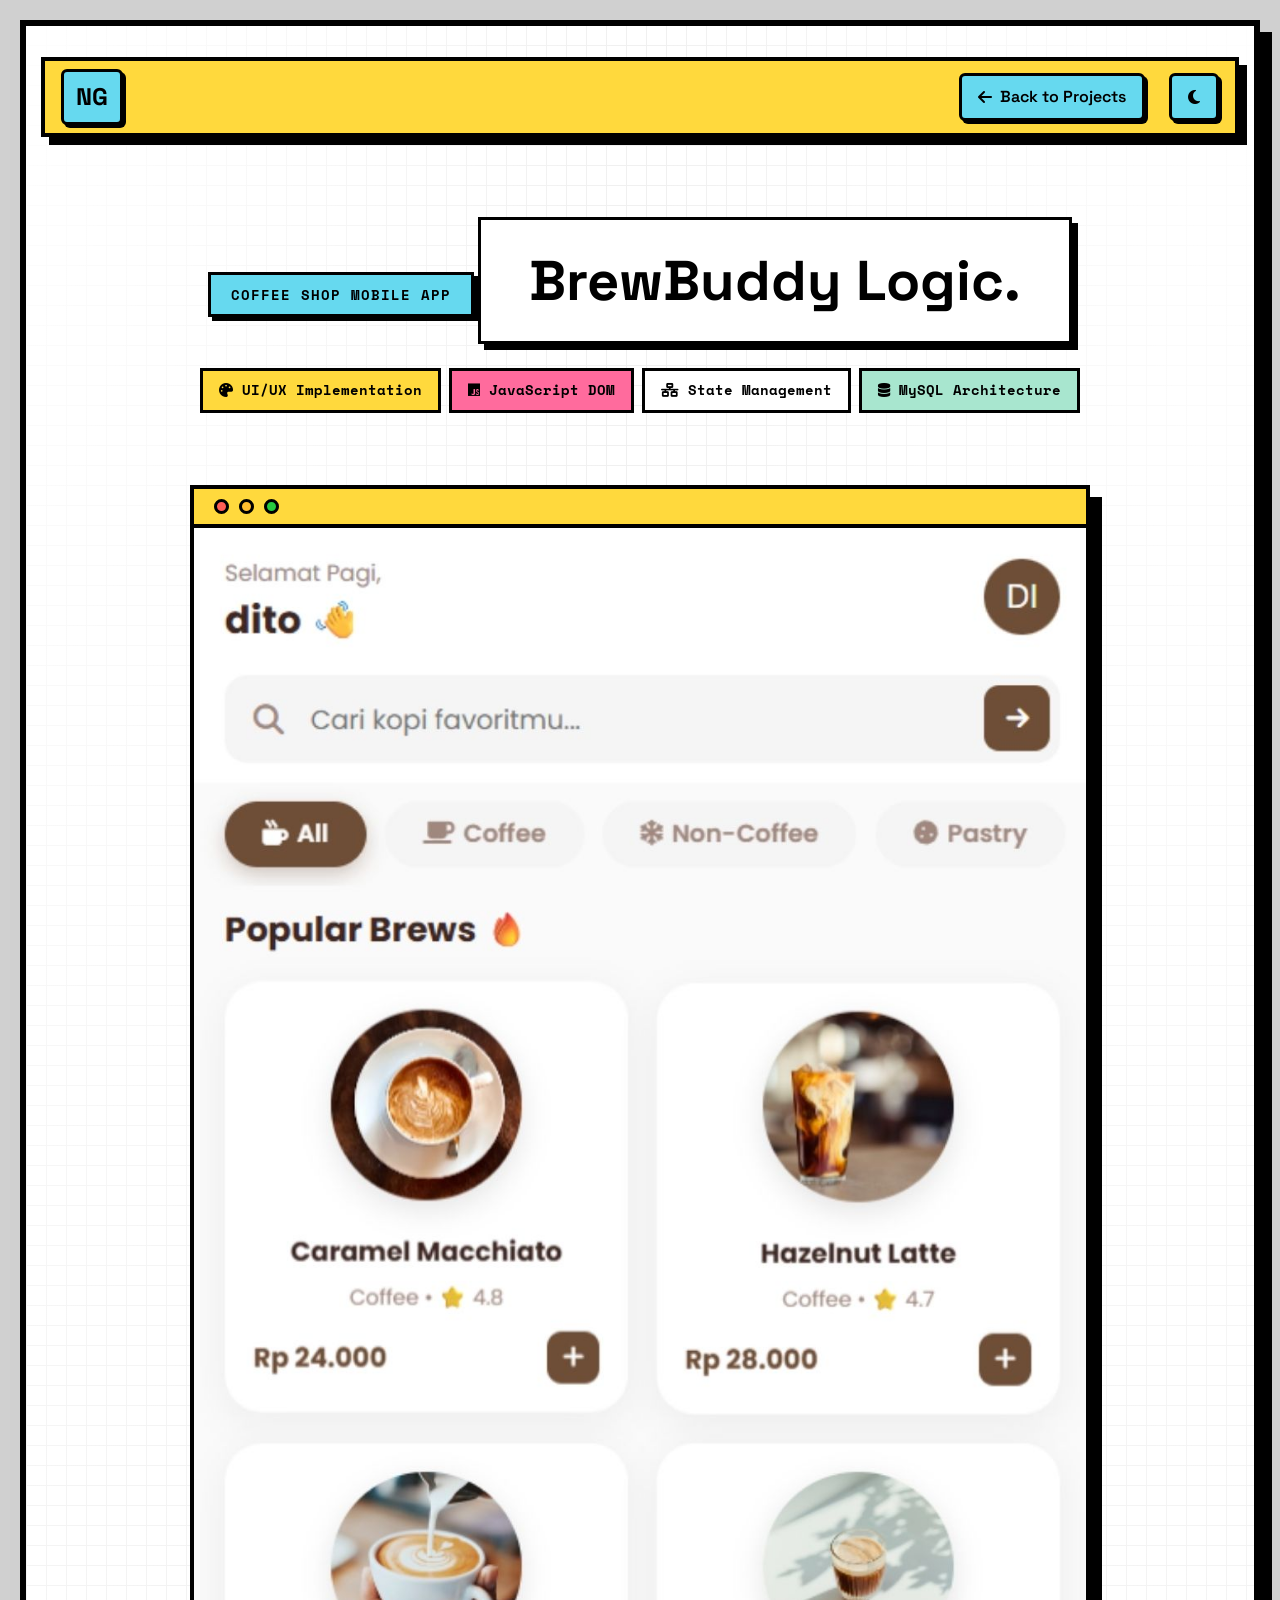
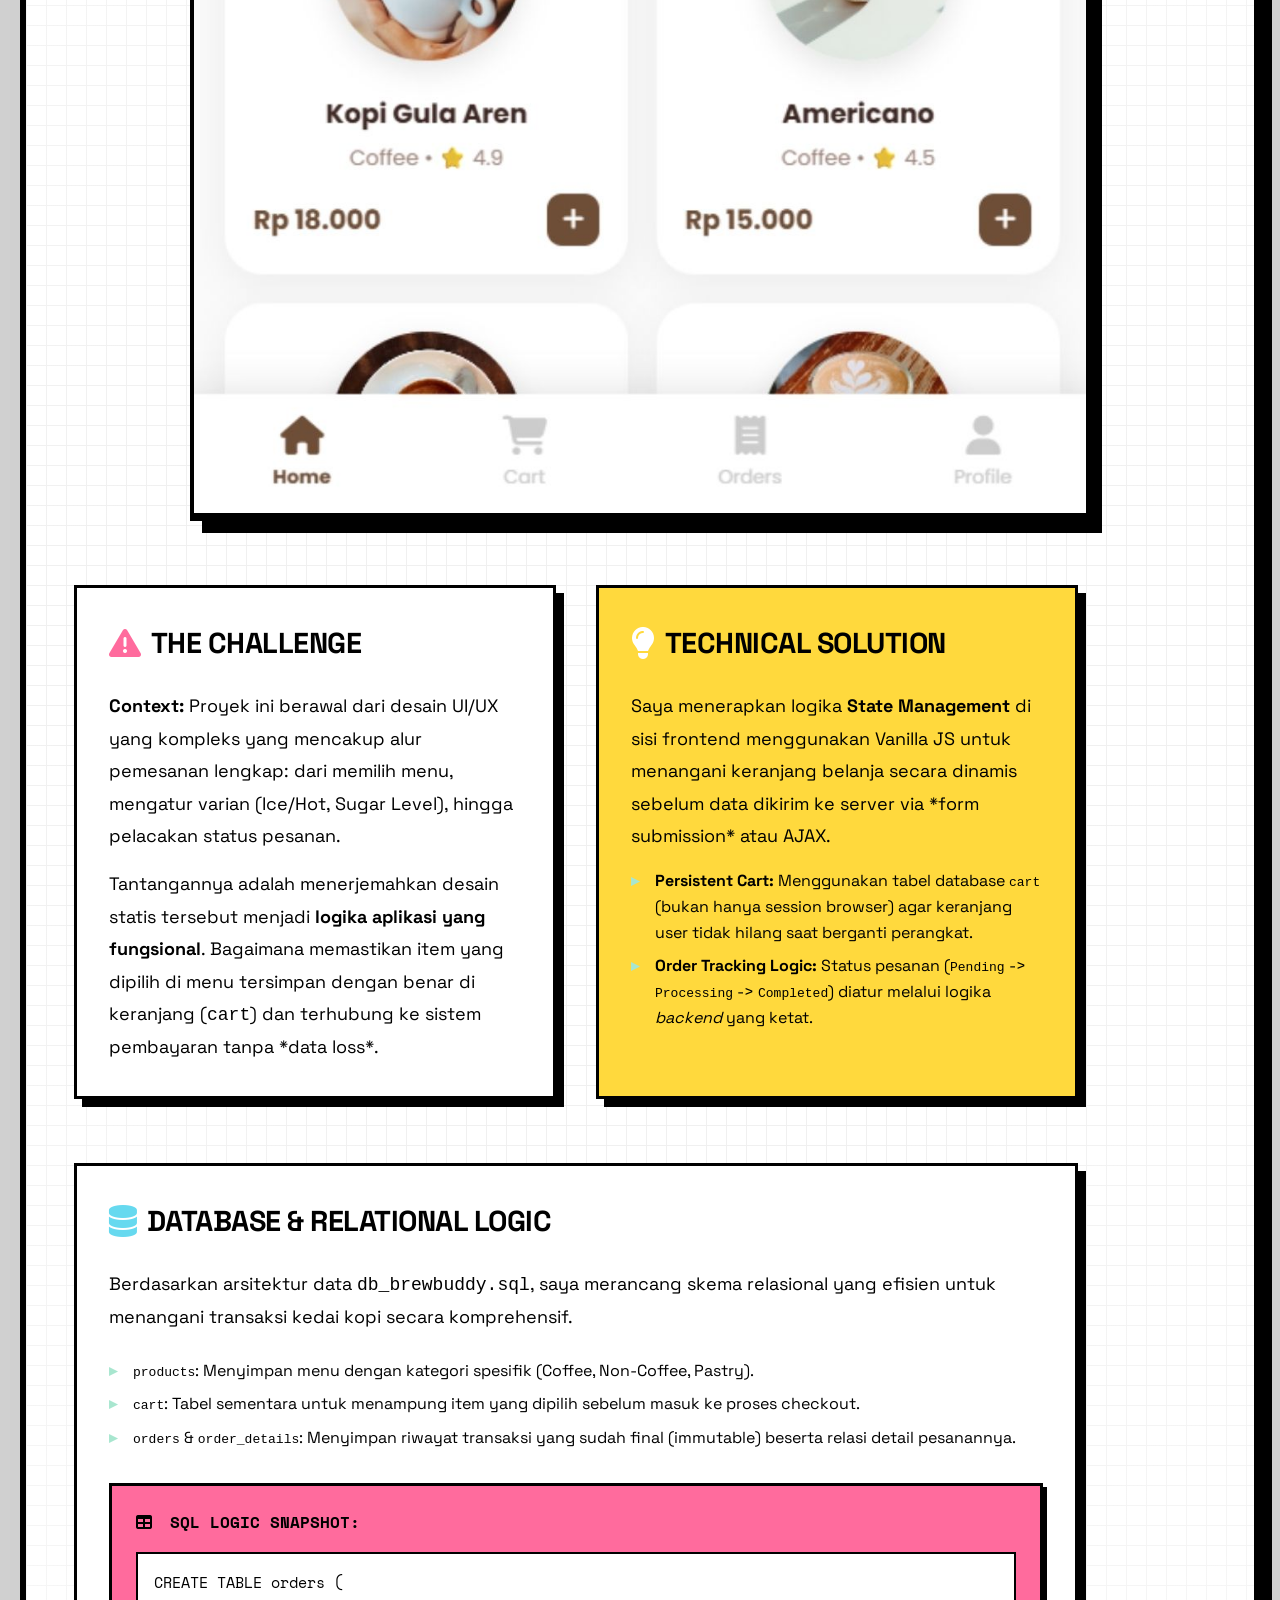
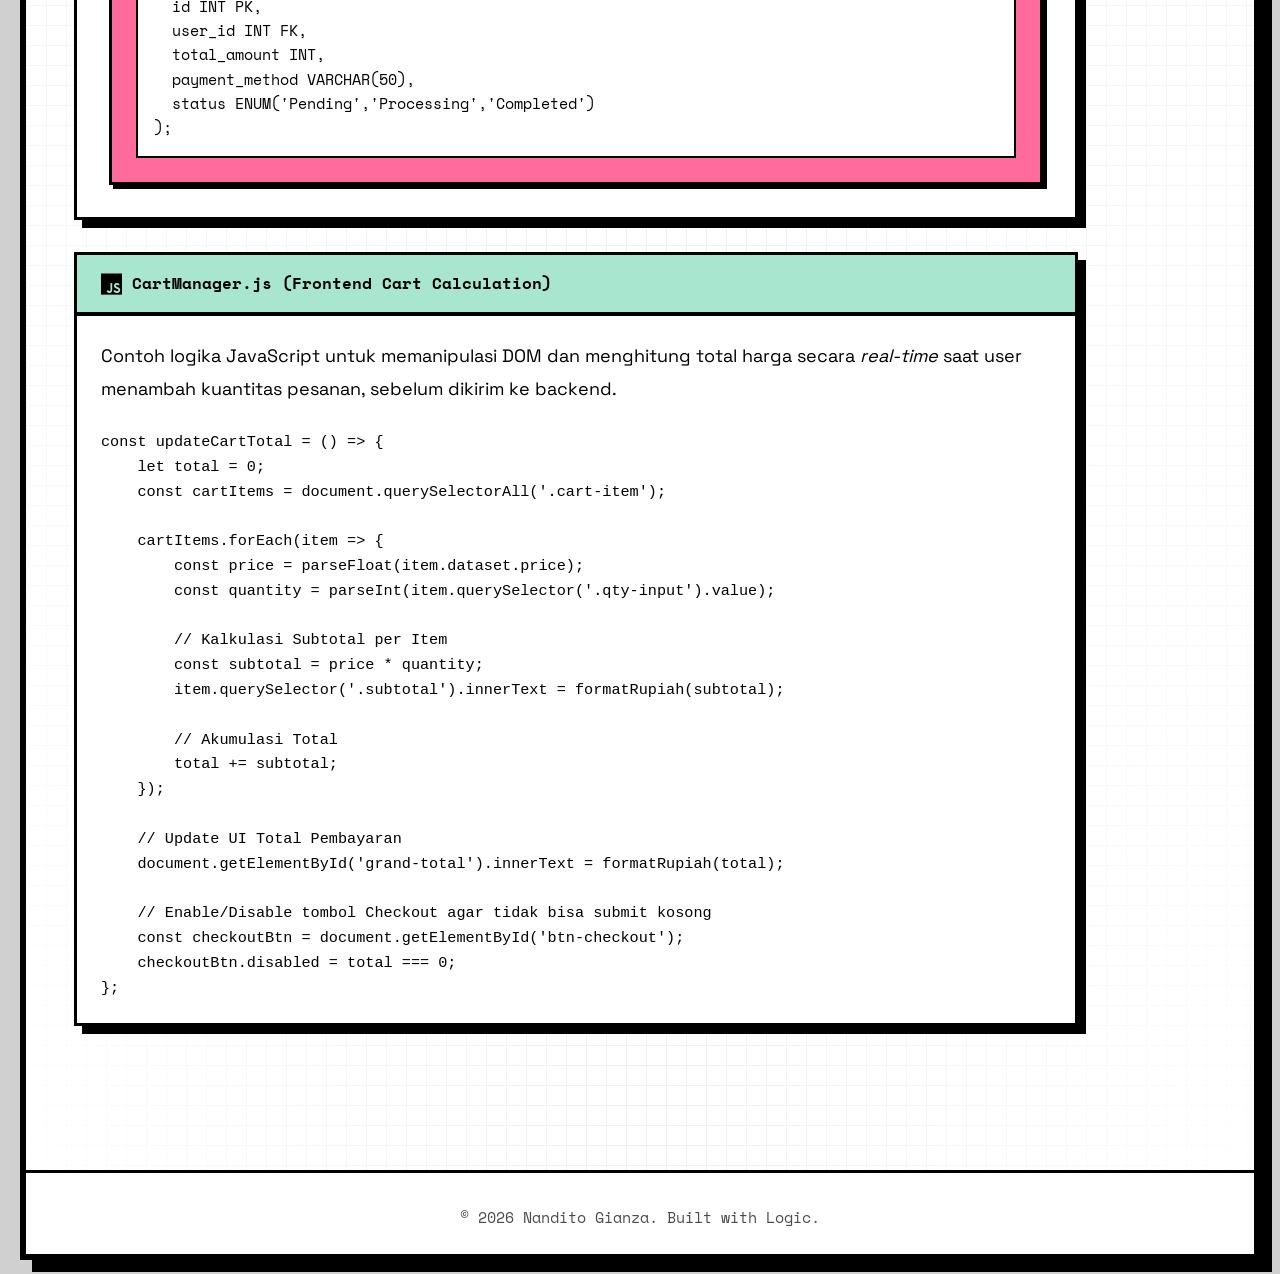
==== brewbuddy.html @ 41fc4431 "Update portfolio website" ====
<!DOCTYPE html>
<html lang="id">
<head>
    <meta charset="UTF-8">
    <meta name="viewport" content="width=device-width, initial-scale=1.0">
    <title>BrewBuddy Logic - Detail Project | Nandito Gianza</title>
    
    <link rel="icon" type="image/png" href="images/icons/logo.png">
    
    <link rel="stylesheet" href="neo-styles.css"> 
    
    <link href="https://fonts.googleapis.com/css2?family=Space+Grotesk:wght@400;600;700&family=Space+Mono:wght@400;700&family=Caveat:wght@400;700&display=swap" rel="stylesheet">
    <link rel="stylesheet" href="https://cdnjs.cloudflare.com/ajax/libs/font-awesome/6.4.0/css/all.min.css">
    
    <style>
        .project-detail-header {
            text-align: center;
            padding: 80px 20px 40px 20px;
            position: relative;
        }

        .category-badge {
            display: inline-block;
            background: var(--cyan); /* Warna Cyan untuk UI/UX App */
            color: var(--text);
            border: 3px solid var(--border);
            padding: 8px 20px;
            font-family: 'Space Mono', monospace;
            font-weight: 700;
            font-size: 0.9rem;
            margin-bottom: 20px;
            box-shadow: 4px 4px 0 var(--border);
            text-transform: uppercase;
            letter-spacing: 1px;
        }

        .banner-wrapper {
            max-width: 900px;
            margin: 0 auto 4rem auto;
            border: 4px solid var(--border);
            box-shadow: 12px 12px 0 var(--border);
            background: var(--white);
            position: relative;
            overflow: hidden;
        }

        .banner-wrapper img {
            width: 100%;
            display: block;
            border-bottom: 4px solid var(--border);
            background: var(--pink); /* Fallback color */
        }

        .banner-bar {
            background: var(--yellow);
            padding: 10px 20px;
            display: flex;
            gap: 10px;
            border-bottom: 4px solid var(--border);
        }

        .circle {
            width: 15px;
            height: 15px;
            border-radius: 50%;
            border: 3px solid var(--border);
            background: var(--white);
        }

        .circle:nth-child(1) { background: #ff5f56; } /* Mac OS Close */
        .circle:nth-child(2) { background: #ffbd2e; } /* Mac OS Min */
        .circle:nth-child(3) { background: #27c93f; } /* Mac OS Max */

        .analysis-grid {
            display: grid;
            grid-template-columns: repeat(auto-fit, minmax(400px, 1fr));
            gap: 2.5rem;
            margin-bottom: 4rem;
        }

        .analysis-title {
            font-size: 1.8rem;
            font-weight: 700;
            margin-bottom: 1.5rem;
            text-transform: uppercase;
            letter-spacing: -0.5px;
            display: flex;
            align-items: center;
            gap: 10px;
        }

        .analysis-title i {
            color: var(--primary);
            font-size: 2rem;
        }

        .code-card {
            padding: 0;
            overflow: hidden;
            margin-bottom: 4rem;
        }

        .code-header {
            background: var(--accent); /* Warna accent untuk box code */
            padding: 1rem 1.5rem;
            border-bottom: 4px solid var(--border);
            font-family: 'Space Mono', monospace;
            font-weight: 700;
            display: flex;
            align-items: center;
            gap: 10px;
        }

        .code-body {
            background: var(--white);
            padding: 1.5rem;
            overflow-x: auto;
        }

        .code-body pre {
            font-family: 'Space Mono', monospace;
            font-size: 0.95rem;
            color: var(--text);
            margin: 0;
            line-height: 1.5;
        }

        .logic-step {
            margin-bottom: 10px;
            padding-left: 20px;
            position: relative;
            font-family: 'Space Mono', monospace;
            font-weight: 600;
        }

        .logic-step::before {
            content: '>';
            position: absolute;
            left: 0;
            color: var(--cyan);
            font-weight: 900;
        }

        @media (max-width: 768px) {
            .analysis-grid {
                grid-template-columns: 1fr;
            }
        }
    </style>
</head>
<body data-theme="light">

    <div class="loader-overlay">
        <div class="loader-shapes">
            <div class="loader-shape-svg loader-shape-1">
                <svg width="80" height="80" viewBox="0 0 100 100" fill="none" xmlns="http://www.w3.org/2000/svg">
                    <rect x="6" y="6" width="88" height="88" rx="8" fill="#66d9ef" stroke="#000" stroke-width="4"/>
                    <rect x="3" y="3" width="88" height="88" rx="8" fill="#66d9ef" stroke="#000" stroke-width="4"/>
                    <path d="M35 40 L20 50 L35 60" stroke="#000" stroke-width="5" stroke-linecap="round" stroke-linejoin="round"/>
                    <path d="M65 40 L80 50 L65 60" stroke="#000" stroke-width="5" stroke-linecap="round" stroke-linejoin="round"/>
                    <line x1="55" y1="35" x2="45" y2="65" stroke="#000" stroke-width="5" stroke-linecap="round"/>
                </svg>
            </div>
            <div class="loader-shape-svg loader-shape-2">
                <svg width="80" height="80" viewBox="0 0 100 100" fill="none" xmlns="http://www.w3.org/2000/svg">
                    <rect x="6" y="6" width="88" height="88" rx="8" fill="#ffd93d" stroke="#000" stroke-width="4"/>
                    <rect x="3" y="3" width="88" height="88" rx="8" fill="#ffd93d" stroke="#000" stroke-width="4"/>
                    <path d="M25 35 L40 50 L25 65" stroke="#000" stroke-width="5" stroke-linecap="round" stroke-linejoin="round"/>
                    <line x1="50" y1="65" x2="75" y2="65" stroke="#000" stroke-width="5" stroke-linecap="round"/>
                </svg>
            </div>
        </div>
        <div class="loader-wrapper">
            <div class="loader-letter">N</div>
            <div class="loader-letter">G</div>
        </div>
        <div class="loader-progress-bar">
            <div class="loader-progress-fill"></div>
        </div>
    </div>

    <div class="page-wrapper">
        
        <nav class="navbar">
            <div class="nav-content">
                <a href="index.html" class="nav-brand">NG</a>
                <div class="nav-right">
                    <a href="projects.html" class="nav-cta"><i class="fas fa-arrow-left" style="margin-right: 8px;"></i> Back to Projects</a>
                    <button id="theme-toggle" class="theme-toggle-nav" aria-label="Toggle theme">
                        <i class="fas fa-moon"></i>
                    </button>
                </div>
            </div>
        </nav>

        <section class="project-detail-header fade-in">
            <div class="category-badge">Coffee Shop Mobile App</div>
            <h1 class="section-title-center" style="display: inline-block; font-size: 3.5rem; margin-bottom: 1.5rem; padding: 1rem 3rem;">BrewBuddy Logic.</h1>
            
            <div class="tech-tags" style="justify-content: center; margin-bottom: 2rem;">
                <span class="tag" style="background: var(--yellow);"><i class="fas fa-palette"></i> UI/UX Implementation</span>
                <span class="tag" style="background: var(--pink);"><i class="fab fa-js"></i> JavaScript DOM</span>
                <span class="tag" style="background: var(--white);"><i class="fas fa-network-wired"></i> State Management</span>
                <span class="tag" style="background: var(--accent);"><i class="fas fa-database"></i> MySQL Architecture</span>
            </div>
        </section>

        <div class="banner-wrapper fade-in">
            <div class="banner-bar">
                <div class="circle"></div>
                <div class="circle"></div>
                <div class="circle"></div>
            </div>
            <img src="images/projects/brewbuddy.jpg" alt="BrewBuddy UI Design">
        </div>

        <div class="container" style="padding-top: 0; max-width: 1100px;">
            
            <div class="analysis-grid">
                <div class="card fade-in">
                    <h3 class="analysis-title"><i class="fas fa-exclamation-triangle" style="color: var(--pink);"></i> The Challenge</h3>
                    <p class="text">
                        <strong>Context:</strong> Proyek ini berawal dari desain UI/UX yang kompleks yang mencakup alur pemesanan lengkap: dari memilih menu, mengatur varian (Ice/Hot, Sugar Level), hingga pelacakan status pesanan.
                    </p>
                    <p class="text">
                        Tantangannya adalah menerjemahkan desain statis tersebut menjadi <strong>logika aplikasi yang fungsional</strong>. Bagaimana memastikan item yang dipilih di menu tersimpan dengan benar di keranjang (<code>cart</code>) dan terhubung ke sistem pembayaran tanpa *data loss*.
                    </p>
                </div>

                <div class="card highlight-box fade-in" style="background: var(--yellow);">
                    <h3 class="analysis-title"><i class="fas fa-lightbulb" style="color: var(--bg);"></i> Technical Solution</h3>
                    <p class="text">
                        Saya menerapkan logika <strong>State Management</strong> di sisi frontend menggunakan Vanilla JS untuk menangani keranjang belanja secara dinamis sebelum data dikirim ke server via *form submission* atau AJAX.
                    </p>
                    <ul class="job-list" style="margin-top: 1rem;">
                        <li><strong>Persistent Cart:</strong> Menggunakan tabel database <code>cart</code> (bukan hanya session browser) agar keranjang user tidak hilang saat berganti perangkat.</li>
                        <li><strong>Order Tracking Logic:</strong> Status pesanan (<code>Pending</code> -> <code>Processing</code> -> <code>Completed</code>) diatur melalui logika <em>backend</em> yang ketat.</li>
                    </ul>
                </div>
            </div>

            <div class="analysis-grid" style="margin-bottom: 2rem;">
                <div class="card fade-in" style="grid-column: 1 / -1;">
                    <h3 class="analysis-title"><i class="fas fa-database" style="color: var(--cyan);"></i> Database & Relational Logic</h3>
                    <p class="text">
                        Berdasarkan arsitektur data <code>db_brewbuddy.sql</code>, saya merancang skema relasional yang efisien untuk menangani transaksi kedai kopi secara komprehensif.
                    </p>
                    
                    <ul class="job-list" style="margin: 1.5rem 0 2rem 0;">
                        <li><code>products</code>: Menyimpan menu dengan kategori spesifik (Coffee, Non-Coffee, Pastry).</li>
                        <li><code>cart</code>: Tabel sementara untuk menampung item yang dipilih sebelum masuk ke proses checkout.</li>
                        <li><code>orders</code> & <code>order_details</code>: Menyimpan riwayat transaksi yang sudah final (immutable) beserta relasi detail pesanannya.</li>
                    </ul>
                    
                    <div style="background: var(--pink); padding: 1.5rem; border: 3px solid var(--border); box-shadow: 4px 4px 0 var(--border);">
                        <h4 style="font-family: 'Space Mono', monospace; font-weight: 700; margin-bottom: 1rem; text-transform: uppercase;"><i class="fas fa-table" style="margin-right: 8px;"></i> SQL Logic Snapshot:</h4>
                        <div class="code-snippet" style="background: var(--white); border: 2px solid var(--border); padding: 1rem; font-family: 'Space Mono', monospace; font-size: 0.95rem;">
                            CREATE TABLE orders (<br>
                            &nbsp;&nbsp;id INT PK,<br>
                            &nbsp;&nbsp;user_id INT FK,<br>
                            &nbsp;&nbsp;total_amount INT,<br>
                            &nbsp;&nbsp;payment_method VARCHAR(50),<br>
                            &nbsp;&nbsp;status ENUM('Pending','Processing','Completed')<br>
                            );
                        </div>
                    </div>
                </div>
            </div>

            <div class="card code-card fade-in">
                <div class="code-header">
                    <i class="fab fa-js" style="font-size: 1.5rem;"></i> CartManager.js (Frontend Cart Calculation)
                </div>
                <div class="code-body">
                    <p class="text" style="margin-bottom: 1.5rem; font-family: 'Space Grotesk', sans-serif;">Contoh logika JavaScript untuk memanipulasi DOM dan menghitung total harga secara <em>real-time</em> saat user menambah kuantitas pesanan, sebelum dikirim ke backend.</p>
<pre><code>const updateCartTotal = () => {
    let total = 0;
    const cartItems = document.querySelectorAll('.cart-item');

    cartItems.forEach(item => {
        const price = parseFloat(item.dataset.price);
        const quantity = parseInt(item.querySelector('.qty-input').value);
        
        // Kalkulasi Subtotal per Item
        const subtotal = price * quantity;
        item.querySelector('.subtotal').innerText = formatRupiah(subtotal);
        
        // Akumulasi Total
        total += subtotal;
    });

    // Update UI Total Pembayaran
    document.getElementById('grand-total').innerText = formatRupiah(total);
    
    // Enable/Disable tombol Checkout agar tidak bisa submit kosong
    const checkoutBtn = document.getElementById('btn-checkout');
    checkoutBtn.disabled = total === 0;
};</code></pre>
                </div>
            </div>

        </div>

        <footer class="footer">
            <div class="footer-compact">
                <div class="footer-bottom-compact" style="justify-content: center; padding-top: 0; border-top: none;">
                    <span style="font-size: 0.95rem;">© 2026 Nandito Gianza. Built with Logic.</span>
                </div>
            </div>
        </footer>
        
    </div> 

    <script>
        // Start di atas saat direfresh
        if ('scrollRestoration' in history) {
            history.scrollRestoration = 'manual';
        }
        window.scrollTo(0, 0);

        // Loading Screen Logic
        window.addEventListener('load', () => {
            const loader = document.querySelector('.loader-overlay');
            if(loader) {
                setTimeout(() => {
                    loader.classList.add('hidden');
                }, 1200); 
            }
        });

        // Dark Mode / Theme Toggle Logic
        const themeToggle = document.getElementById('theme-toggle');
        const body = document.body;
        const icon = themeToggle ? themeToggle.querySelector('i') : null;

        const currentTheme = localStorage.getItem('theme') || 'light';
        body.setAttribute('data-theme', currentTheme);
        if(icon) updateIcon(currentTheme);

        if(themeToggle){
            themeToggle.addEventListener('click', () => {
                const theme = body.getAttribute('data-theme');
                const newTheme = theme === 'light' ? 'dark' : 'light';

                body.setAttribute('data-theme', newTheme);
                localStorage.setItem('theme', newTheme);
                updateIcon(newTheme);
            });
        }

        function updateIcon(theme) {
            if(!icon) return;
            if (theme === 'dark') {
                icon.classList.remove('fa-moon');
                icon.classList.add('fa-sun');
            } else {
                icon.classList.remove('fa-sun');
                icon.classList.add('fa-moon');
            }
        }

        // Efek fade-in pas di-scroll
        const observerOptions = {
            threshold: 0.1,
            rootMargin: '0px 0px -50px 0px'
        };

        const observer = new IntersectionObserver((entries) => {
            entries.forEach(entry => {
                if (entry.isIntersecting) {
                    entry.target.classList.add('fade-in');
                }
            });
        }, observerOptions);

        document.querySelectorAll('.fade-in').forEach(el => {
            observer.observe(el);
        });
    </script>
</body>
</html>
---- neo-styles.css ----
* {
  margin: 0;
  padding: 0;
  box-sizing: border-box;
}

html {
  scroll-behavior: smooth;
}

/* Loading Screen */
.loader-overlay {
  position: fixed;
  top: 0;
  left: 0;
  width: 100%;
  height: 100%;
  background: var(--yellow);
  display: flex;
  flex-direction: column;
  align-items: center;
  justify-content: center;
  gap: 3rem;
  z-index: 99999;
  transition: opacity 0.3s ease, visibility 0.3s ease;
}

.loader-overlay.hidden {
  opacity: 0;
  visibility: hidden;
}

.loader-shapes {
  position: absolute;
  width: 100%;
  height: 100%;
  top: 0;
  left: 0;
  overflow: hidden;
  pointer-events: none;
}

.loader-shape-svg {
  position: absolute;
  animation: float-deco 3s ease-in-out infinite;
}

.loader-shape-1 {
  top: 15%;
  left: 10%;
  animation-delay: 0s;
}

.loader-shape-2 {
  top: 20%;
  right: 15%;
  animation-delay: 0.5s;
}

.loader-shape-3 {
  bottom: 20%;
  left: 15%;
  animation-delay: 1s;
}

.loader-wrapper {
  display: flex;
  gap: 1.5rem;
  align-items: center;
  position: relative;
  z-index: 2;
}

.loader-letter {
  font-size: 6rem;
  font-weight: 700;
  font-family: 'Space Grotesk', sans-serif;
  background: var(--white);
  border: 6px solid var(--border);
  box-shadow: 12px 12px 0 var(--border);
  width: 120px;
  height: 120px;
  display: flex;
  align-items: center;
  justify-content: center;
  animation: letter-pop 0.6s cubic-bezier(0.68, -0.55, 0.265, 1.55) forwards;
  opacity: 0;
  transform: scale(0) rotate(-180deg);
}

.loader-letter:nth-child(1) {
  background: var(--cyan);
  animation-delay: 0.1s;
}

.loader-letter:nth-child(2) {
  background: var(--pink);
  animation-delay: 0.2s;
}

.loader-progress-bar {
  width: 300px;
  height: 20px;
  background: var(--white);
  border: 4px solid var(--border);
  box-shadow: 6px 6px 0 var(--border);
  position: relative;
  overflow: hidden;
  z-index: 2;
}

.loader-progress-fill {
  height: 100%;
  background: var(--yellow);
  width: 0%;
  animation: progress-fill 0.8s ease-out forwards;
  animation-delay: 0.3s;
  position: relative;
}

.loader-progress-fill::after {
  content: '';
  position: absolute;
  top: 0;
  right: 0;
  width: 4px;
  height: 100%;
  background: var(--border);
}

@keyframes letter-pop {
  0% {
    opacity: 0;
    transform: scale(0) rotate(-180deg);
  }
  100% {
    opacity: 1;
    transform: scale(1) rotate(0deg);
  }
}

@keyframes progress-fill {
  0% {
    width: 0%;
  }
  100% {
    width: 100%;
  }
}

@keyframes float-deco {
  0%, 100% {
    transform: translateY(0) rotate(0deg);
  }
  50% {
    transform: translateY(-20px) rotate(10deg);
  }
}

@media (max-width: 768px) {
  .loader-letter {
    font-size: 4rem;
    width: 90px;
    height: 90px;
    border: 4px solid var(--border);
    box-shadow: 8px 8px 0 var(--border);
  }

  .loader-wrapper {
    gap: 1rem;
  }

  .loader-progress-bar {
    width: 220px;
    height: 16px;
    box-shadow: 4px 4px 0 var(--border);
  }

  .loader-shape-svg svg {
    width: 60px;
    height: 60px;
  }

  .loader-shape-1 {
    top: 10%;
    left: 5%;
  }

  .loader-shape-2 {
    top: 15%;
    right: 8%;
  }

  .loader-shape-3 {
    bottom: 15%;
    left: 8%;
  }
}

:root {
  --bg: #ffffff;
  --text: #000000;
  --border: #000000;
  --primary: #66d9ef;
  --secondary: #ffd93d;
  --accent: #a8e6cf;
  --pink: #ff6b9d;
  --white: #FFFFFF;
  --yellow: #ffd93d;
  --cyan: #66d9ef;
  --shadow-offset: 4px;
  --border-width: 3px;
}

body[data-theme="dark"] {
  --bg: #1a1a1a;
  --text: #ffffff;
  --border: #a8e6cf;
  --white: #2a2a2a;
  background: #0a0a0a;
}

/* Progress Bar */
.progress-bar-container {
  position: fixed;
  top: 0;
  left: 0;
  width: 100%;
  height: 12px;
  background: var(--white);
  border-bottom: 4px solid var(--border);
  z-index: 10000;
}

.progress-bar-fill {
  height: 100%;
  width: 0%;
  background: var(--yellow);
  transition: width 0.1s ease;
  border-right: 4px solid var(--border);
}

.progress-checkpoints {
  position: absolute;
  top: 0;
  left: 0;
  width: 100%;
  height: 100%;
  display: flex;
  justify-content: space-between;
  padding: 0 5%;
}

.checkpoint {
  position: relative;
  display: flex;
  flex-direction: column;
  align-items: center;
  justify-content: center;
  cursor: pointer;
  height: 100%;
}

.checkpoint-dot {
  width: 12px;
  height: 12px;
  min-width: 12px;
  min-height: 12px;
  background: var(--white);
  border: 3px solid var(--border);
  border-radius: 50%;
  position: relative;
  top: 0;
  transition: all 0.3s ease;
  z-index: 2;
  flex-shrink: 0;
}

.checkpoint.active .checkpoint-dot {
  background: var(--yellow);
  transform: scale(1.3);
  box-shadow: 0 0 0 3px var(--white);
}

.checkpoint-label {
  display: none;
}

body[data-theme="dark"] .progress-bar-container {
  background: var(--bg);
}

body[data-theme="dark"] .checkpoint.active .checkpoint-dot {
  background: var(--secondary);
}

/* Neo-brutalist Scrollbars */
::-webkit-scrollbar {
  width: 16px;
  height: 16px;
}

::-webkit-scrollbar-track {
  background: var(--white);
  border-left: 3px solid #000;
}

::-webkit-scrollbar-thumb {
  background: var(--yellow);
  border: 3px solid #000;
  border-radius: 0;
  box-shadow: 3px 0 0 #000;
}

::-webkit-scrollbar-thumb:hover {
  background: var(--cyan);
}

::-webkit-scrollbar-thumb:active {
  background: var(--pink);
  box-shadow: none;
}

::-webkit-scrollbar-corner {
  background: var(--white);
  border-left: 3px solid #000;
  border-top: 3px solid #000;
}

/* Firefox scrollbar */
* {
  scrollbar-width: auto;
  scrollbar-color: var(--yellow) var(--white);
}

body[data-theme="dark"] ::-webkit-scrollbar-track {
  background: var(--bg);
  border-left: 3px solid var(--border);
}

body[data-theme="dark"] ::-webkit-scrollbar-thumb {
  background: var(--secondary);
  border: 3px solid var(--border);
  box-shadow: 3px 0 0 var(--border);
}

body[data-theme="dark"] ::-webkit-scrollbar-thumb:hover {
  background: var(--pink);
}

body[data-theme="dark"] ::-webkit-scrollbar-thumb:active {
  background: var(--cyan);
  box-shadow: none;
}

body[data-theme="dark"] ::-webkit-scrollbar-corner {
  background: var(--bg);
  border-left: 3px solid var(--border);
  border-top: 3px solid var(--border);
}

body[data-theme="dark"] * {
  scrollbar-color: var(--secondary) var(--bg);
}

body[data-theme="dark"] .page-wrapper {
  background:
    radial-gradient(ellipse at top left, rgba(26, 26, 26, 0.9) 0%, transparent 35%),
    radial-gradient(ellipse at top right, rgba(26, 26, 26, 0.9) 0%, transparent 35%),
    radial-gradient(ellipse at bottom left, rgba(26, 26, 26, 0.9) 0%, transparent 35%),
    radial-gradient(ellipse at bottom right, rgba(26, 26, 26, 0.9) 0%, transparent 35%),
    repeating-linear-gradient(
      90deg,
      rgba(255, 255, 255, 0.05) 0px,
      rgba(255, 255, 255, 0.05) 1px,
      transparent 1px,
      transparent 20px
    ),
    repeating-linear-gradient(
      0deg,
      rgba(255, 255, 255, 0.05) 0px,
      rgba(255, 255, 255, 0.05) 1px,
      transparent 1px,
      transparent 20px
    ),
    var(--bg);
}

body[data-theme="dark"] .navbar {
  background: #2a2a2a;
}

body[data-theme="dark"] .hero {
  background: transparent;
}

body[data-theme="dark"] .page-gap {
  background: #0a0a0a;
}

body[data-theme="dark"] .paper-tear svg path[fill="#d0d0d0"] {
  fill: #0a0a0a;
}

body[data-theme="dark"] .paper-tear svg path[fill="#ffffff"] {
  fill: #1a1a1a;
}

body[data-theme="dark"] .tape-sticker {
  background: rgba(255, 217, 61, 0.6);
  border: 2px solid rgba(255, 255, 255, 0.1);
}

body {
  font-family: 'Space Grotesk', sans-serif;
  background: #d0d0d0;
  color: var(--text);
  line-height: 1.6;
  min-height: 100vh;
  margin: 0;
  padding: 20px;
  overflow-y: auto;
}

.page-wrapper {
  padding-top: 16px;
  background:
    radial-gradient(ellipse at top left, rgba(255, 255, 255, 0.9) 0%, transparent 35%),
    radial-gradient(ellipse at top right, rgba(255, 255, 255, 0.9) 0%, transparent 35%),
    radial-gradient(ellipse at bottom left, rgba(255, 255, 255, 0.9) 0%, transparent 35%),
    radial-gradient(ellipse at bottom right, rgba(255, 255, 255, 0.9) 0%, transparent 35%),
    repeating-linear-gradient(
      90deg,
      #f0f0f0 0px,
      #f0f0f0 1px,
      transparent 1px,
      transparent 20px
    ),
    repeating-linear-gradient(
      0deg,
      #f0f0f0 0px,
      #f0f0f0 1px,
      transparent 1px,
      transparent 20px
    ),
    var(--bg);
  background-size: 100% 100%, 100% 100%, 100% 100%, 100% 100%, 20px 20px, 20px 20px, 100%;
  border: 6px solid var(--border);
  box-shadow: 12px 12px 0 var(--border);
  max-width: 1400px;
  margin: 0 auto 20px;
  min-height: calc(100vh - 40px);
  overflow: visible;
  position: relative;
}

/* Custom Scrollbar - Brutalism Style */
body::-webkit-scrollbar {
  width: 16px;
  background: #d0d0d0;
}

body::-webkit-scrollbar-track {
  background: #d0d0d0;
}

body::-webkit-scrollbar-thumb {
  background: var(--border);
  border: 3px solid var(--border);
}

body::-webkit-scrollbar-thumb:hover {
  background: #333;
}

/* Firefox Scrollbar */
body {
  scrollbar-width: thin;
  scrollbar-color: var(--border) #d0d0d0;
}

body[data-theme="dark"]::-webkit-scrollbar {
  background: #0a0a0a;
}

body[data-theme="dark"]::-webkit-scrollbar-track {
  background: #0a0a0a;
}

body[data-theme="dark"]::-webkit-scrollbar-thumb {
  background: var(--border);
  border: 3px solid var(--border);
}

body[data-theme="dark"] {
  scrollbar-color: var(--border) #0a0a0a;
}

/* Animations */
@keyframes fadeInUp {
  from {
    opacity: 0;
    transform: translateY(30px);
  }
  to {
    opacity: 1;
    transform: translateY(0);
  }
}

.section, .timeline-item, .skill-box {
  opacity: 0;
  animation: none;
}

.section.fade-in, .timeline-item.fade-in, .skill-box.fade-in {
  animation: fadeInUp 0.6s ease forwards;
}

.theme-toggle {
  position: fixed;
  top: 2rem;
  right: 2rem;
  width: 60px;
  height: 60px;
  background: var(--primary);
  border: var(--border-width) solid var(--border);
  box-shadow: var(--shadow-offset) var(--shadow-offset) 0 var(--border);
  cursor: pointer;
  z-index: 200;
  font-size: 1.5rem;
  color: var(--text);
  transition: all 0.2s ease;
  display: flex;
  align-items: center;
  justify-content: center;
}

.theme-toggle:hover {
  transform: translate(2px, 2px);
  box-shadow: 2px 2px 0 var(--border);
}

.theme-toggle:active {
  transform: translate(4px, 4px);
  box-shadow: none;
}

body[data-theme="dark"] .theme-toggle {
  background: var(--secondary);
}

body[data-theme="dark"] .section-title {
  background: var(--primary);
  color: var(--text);
}

body[data-theme="dark"] .highlight-box {
  background: var(--accent);
}

body[data-theme="dark"] .timeline-marker {
  background: var(--secondary);
}

body[data-theme="dark"] .timeline-header {
  background: var(--white);
}

body[data-theme="dark"] .badge {
  background: var(--secondary);
  color: var(--bg);
}

body[data-theme="dark"] .language-icon i {
  color: var(--primary);
}

body[data-theme="dark"] .btn-primary {
  background: var(--primary);
  color: var(--bg);
}

body[data-theme="dark"] .btn-secondary {
  background: var(--white);
  color: var(--text);
}

body[data-theme="dark"] .btn-terminal {
  background: var(--terminal);
  color: var(--text);
}

body[data-theme="dark"] .social-icon {
  background: var(--secondary);
  color: var(--bg);
}

body[data-theme="dark"] .avatar {
  box-shadow: var(--shadow-offset) var(--shadow-offset) 0 var(--primary);
}

body[data-theme="dark"] .skill-icon-large {
  color: var(--secondary);
}

body[data-theme="dark"] .highlight-box .skill-icon-large {
  color: var(--bg);
}

body[data-theme="dark"] .job-title i {
  color: var(--secondary);
}

body[data-theme="dark"] .company i {
  color: var(--primary);
}

body[data-theme="dark"] .job-desc i {
  color: var(--accent);
}

/* Navbar */
.navbar {
  background: var(--yellow);
  border: 4px solid var(--border);
  box-shadow: 8px 8px 0 var(--border);
  z-index: 1000;
  position: sticky;
  top: 15px;
  margin: 15px 15px 0;
  transition: transform 0.3s ease;
}

.navbar.navbar-hidden {
  transform: translateY(-120%);
}

.nav-content {
  max-width: 100%;
  margin: 0;
  display: flex;
  justify-content: space-between;
  align-items: center;
  padding: 0.5rem 1rem;
}

.nav-brand {
  font-size: 1.5rem;
  font-weight: 700;
  color: var(--text);
  text-decoration: none;
  padding: 0.35rem 0.75rem;
  background: var(--cyan);
  border: var(--border-width) solid var(--border);
  border-radius: 6px;
  box-shadow: 3px 3px 0 0 var(--border);
  transition: all 0.2s ease;
}

.nav-brand:hover {
  transform: translate(3px, 3px);
  box-shadow: 0 0 0 var(--border);
}

.nav-right {
  display: flex;
  gap: 1.5rem;
  align-items: center;
}

.nav-link {
  padding: 0;
  color: var(--text);
  text-decoration: none;
  font-weight: 600;
  font-size: 1.1rem;
  transition: all 0.2s ease;
  position: relative;
}

.nav-link:hover {
  color: var(--border);
  transform: translateY(-3px) rotate(-2deg) scale(1.1);
  transform-origin: right bottom;
}

.nav-link.active {
  color: var(--border);
}

.nav-cta {
  padding: 0.5rem 1rem;
  background: var(--cyan);
  border: var(--border-width) solid var(--border);
  border-radius: 6px;
  box-shadow: 3px 3px 0 0 var(--border);
  color: var(--text);
  text-decoration: none;
  font-weight: 600;
  font-size: 1rem;
  min-height: 40px;
  display: inline-flex;
  align-items: center;
  transition: all 0.2s ease;
}

.nav-cta:hover {
  transform: translate(3px, 3px);
  box-shadow: 0 0 0 var(--border);
}

.theme-toggle-nav {
  padding: 0.5rem 1rem;
  background: var(--cyan);
  border: var(--border-width) solid var(--border);
  border-radius: 6px;
  cursor: pointer;
  font-size: 1rem;
  font-weight: 600;
  color: var(--text);
  min-height: 48px;
  transition: all 0.2s ease;
  display: inline-flex;
  align-items: center;
  justify-content: center;
  box-shadow: 3px 3px 0 0 var(--border);
}

.theme-toggle-nav:hover {
  transform: translate(3px, 3px);
  box-shadow: 0 0 0 var(--border);
}

@media (max-width: 768px) {
  body {
    padding: 10px;
    overflow-x: hidden;
  }

  .page-wrapper {
    border: 3px solid var(--border);
    box-shadow: 4px 4px 0 var(--border);
    margin: 0 auto 10px;
    min-height: calc(100vh - 20px);
    overflow-x: hidden;
  }

  .nav-right {
    gap: 0.5rem;
  }

  .nav-link {
    display: none;
  }

  .nav-cta {
    padding: 0.4rem 0.8rem;
    font-size: 0.85rem;
    min-height: 36px;
  }

  .theme-toggle-nav {
    padding: 0.4rem 0.8rem;
    min-height: 36px;
    font-size: 0.9rem;
  }

  .navbar {
    margin: 10px 10px 0;
    box-shadow: 4px 4px 0 var(--border);
  }
}

/* Hero Section */
.hero {
  min-height: auto;
  display: flex;
  flex-direction: column;
  justify-content: center;
  padding: 4rem 3rem;
  max-width: 100%;
  margin: 0;
}

.hero-content {
  display: grid;
  grid-template-columns: 1fr 1fr;
  gap: 4rem;
  align-items: center;
  margin-bottom: 3rem;
}

.hero-left {
  display: flex;
  flex-direction: column;
  gap: 1.5rem;
}

.hero-greeting {
  font-size: 2rem;
  font-weight: 600;
  color: var(--cyan);
  margin: 0;
}

.hero-name {
  font-size: 3.5rem;
  font-weight: 700;
  line-height: 1.1;
  margin: 0;
}

.hero-description {
  font-size: 1.15rem;
  line-height: 1.7;
  color: var(--text);
  max-width: 600px;
  margin: 0;
}

.hero-social {
  display: flex;
  gap: 1rem;
  margin-top: 0.5rem;
  position: relative;
}

.social-btn {
  width: 50px;
  height: 50px;
  display: flex;
  align-items: center;
  justify-content: center;
  background: var(--white);
  border: var(--border-width) solid var(--border);
  border-radius: 6px;
  color: var(--text);
  font-size: 1.5rem;
  text-decoration: none;
  box-shadow: 3px 3px 0 0 var(--border);
  transition: all 0.2s ease;
}

.social-btn:hover {
  transform: translate(3px, 3px);
  box-shadow: 0 0 0 var(--border);
}

.hero-cta-container {
  display: flex;
  flex-direction: column;
  align-items: flex-start;
  gap: 1.5rem;
  margin-top: 1rem;
  position: relative;
}

.btn-cta {
  display: inline-block;
  padding: 1rem 2rem;
  background: var(--cyan);
  color: var(--text);
  text-decoration: none;
  font-weight: 700;
  font-size: 1.1rem;
  border: var(--border-width) solid var(--border);
  border-radius: 6px;
  box-shadow: 4px 4px 0 0 var(--border);
  transition: all 0.2s ease;
  width: fit-content;
}

.btn-cta:hover {
  transform: translate(4px, 4px);
  box-shadow: 0 0 0 var(--border);
}

.coffee-cta-wrapper {
  display: grid;
  grid-template-columns: auto auto auto;
  grid-template-rows: auto auto;
  position: absolute;
  align-items: end;
  width: fit-content;
  top: -96px;
  left: 230px;
}

.coffee-arrow {
  display: contents;
}

.coffee-arrow-text {
  font-family: 'Caveat', cursive;
  font-size: 1.8rem;
  font-weight: 700;
  color: #3c3c3c;
  white-space: nowrap;
  grid-column: 1 / 2;
  grid-row: 2 / 3;
  align-self: center;
  transform: rotate(-3deg);
}

.coffee-arrow-img {
  width: 140px;
  height: auto;
  display: block;
  transform: rotate(-45deg);
  grid-column: 2 / 3;
  grid-row: 2 / 3;
  margin-left: -20px;
  align-self: center;
}

.btn-coffee {
  display: inline-flex;
  align-items: center;
  justify-content: center;
  width: 65px;
  height: 65px;
  color: var(--text);
  text-decoration: none;
  font-size: 2rem;
  border: none;
  background: transparent;
  box-shadow: none;
  transition: all 0.2s ease;
  grid-column: 3 / 4;
  grid-row: 1 / 2;
  margin-left: -40px;
  position: relative;
  z-index: 1;
}

.btn-coffee::before {
  content: '';
  position: absolute;
  top: 0;
  left: 0;
  right: 0;
  bottom: 0;
  border-radius: 48% 52% 50% 50% / 52% 48% 52% 48%;
  border: var(--border-width) solid var(--border);
  z-index: 0;
  transition: all 0.2s ease;
}

.coffee-icon-img {
  width: 52px;
  height: 52px;
  object-fit: contain;
  position: relative;
  z-index: 2;
}

.btn-coffee:hover {
  transform: translate(-4px, -4px);
}

.btn-coffee:hover::before {
  box-shadow: 8px 8px 0 0 var(--border);
  background: var(--pink);
}

.paper-tear {
  width: 100%;
  position: relative;
  overflow: hidden;
}

.paper-tear-top {
  margin-top: -1px;
  margin-bottom: -1px;
  position: relative;
  z-index: 1;
}

.paper-tear-bottom {
  margin-top: -1px;
  margin-bottom: -1px;
  transition: margin-top 0.1s ease-out;
  position: relative;
  z-index: 3;
  perspective: 1000px;
}

.tear-tape-sticker {
  position: fixed;
  top: var(--tape-position, 0);
  right: 10%;
  width: 120px;
  height: 45px;
  background: rgba(255, 217, 61, 0.7);
  border: 2px solid rgba(0, 0, 0, 0.1);
  border-radius: 2px;
  transform-origin: left center;
  transform: rotate(-8deg) translateY(-40px) translateZ(30px) rotateX(35deg);
  opacity: 0;
  z-index: 50;
  box-shadow: 0 2px 8px rgba(0, 0, 0, 0.15);
  pointer-events: none;
  transition: transform 0.1s ease-out, opacity 0.1s ease-out;
}

.tear-tape-sticker::before {
  content: '';
  position: absolute;
  top: 50%;
  left: 10%;
  right: 10%;
  height: 1px;
  background: rgba(0, 0, 0, 0.05);
  transform: translateY(-50%);
}

.tear-tape-sticker::after {
  content: '';
  position: absolute;
  top: 30%;
  left: 10%;
  right: 10%;
  height: 1px;
  background: rgba(0, 0, 0, 0.05);
}

.container {
  position: relative;
  z-index: 10;
}

.paper-tear svg {
  display: block;
  width: 100%;
  height: 30px;
}

.paper-tear svg path[fill="#d0d0d0"],
.paper-tear svg path[fill="#ffffff"] {
  transition: opacity 0.1s ease-out;
}

.page-gap {
  width: 100%;
  height: 300px;
  background: #d0d0d0;
  position: relative;
  transition: height 0.1s ease-out;
}

.hero-right {
  position: relative;
  display: flex;
  justify-content: center;
}

.hero-image-wrapper {
  position: relative;
  display: inline-block;
}

.hero-photo {
  width: 400px;
  height: 400px;
  object-fit: cover;
  border: var(--border-width) solid var(--border);
  box-shadow: 8px 8px 0 var(--border);
  background: var(--accent);
  position: relative;
  z-index: 2;
  transform-origin: right top;
  transform: rotate(0deg);
  transition: transform 0.3s cubic-bezier(0.68, -0.55, 0.265, 1.55);
}

.hero-photo.tilted {
  transform: rotate(-3deg);
}

.tape-sticker {
  position: absolute;
  top: -15px;
  right: 40px;
  width: 100px;
  height: 40px;
  background: rgba(255, 217, 61, 0.7);
  border: 2px solid rgba(0, 0, 0, 0.1);
  border-radius: 2px;
  transform: rotate(15deg);
  z-index: 4;
  box-shadow: 0 2px 8px rgba(0, 0, 0, 0.15);
}

.tape-sticker::before {
  content: '';
  position: absolute;
  top: 50%;
  left: 10%;
  right: 10%;
  height: 1px;
  background: rgba(0, 0, 0, 0.05);
  transform: translateY(-50%);
}

.tape-sticker::after {
  content: '';
  position: absolute;
  top: 30%;
  left: 10%;
  right: 10%;
  height: 1px;
  background: rgba(0, 0, 0, 0.05);
}

.deco-code {
  position: absolute;
  top: -30px;
  left: -50px;
  z-index: 3;
  animation: float-slow 4s ease-in-out infinite;
  filter: drop-shadow(6px 6px 0 var(--border));
}

.deco-terminal {
  position: absolute;
  top: 20%;
  right: -50px;
  z-index: 3;
  animation: bounce-gentle 2.8s ease-in-out infinite;
  filter: drop-shadow(5px 5px 0 var(--border));
}

.deco-terminal.falling {
  animation: fall-bounce 1.4s cubic-bezier(0.36, 0, 0.66, -0.56) forwards;
}

.deco-floppy {
  position: absolute;
  bottom: 30px;
  left: -70px;
  z-index: 1;
  transform: rotate(-12deg);
  animation: pop-out 3.5s ease-in-out infinite;
  filter: drop-shadow(5px 5px 0 var(--border));
}

@keyframes fall-bounce {
  0% {
    transform: translateY(0);
  }
  60% {
    transform: translateY(var(--fall-distance));
  }
  75% {
    transform: translateY(calc(var(--fall-distance) - 30px));
  }
  85% {
    transform: translateY(calc(var(--fall-distance) - 5px));
  }
  92% {
    transform: translateY(calc(var(--fall-distance) - 15px));
  }
  100% {
    transform: translateY(calc(var(--fall-distance) - 10px));
  }
}

.deco-label {
  position: absolute;
  bottom: -30px;
  right: -50px;
  padding: 0.75rem 1.5rem;
  background: var(--accent);
  color: var(--text);
  font-weight: 700;
  border: var(--border-width) solid var(--border);
  box-shadow: 4px 4px 0 var(--border);
  white-space: nowrap;
  z-index: 3;
  font-size: 1.1rem;
}

.tech-badges {
  display: flex;
  flex-wrap: wrap;
  gap: 1rem;
  justify-content: center;
}

.tech-badge {
  padding: 0.75rem 1.5rem;
  background: var(--white);
  border: var(--border-width) solid var(--border);
  border-radius: 6px;
  box-shadow: 3px 3px 0 0 var(--border);
  font-weight: 600;
  font-size: 0.95rem;
  display: flex;
  align-items: center;
  gap: 0.5rem;
  transition: all 0.2s ease;
}

.tech-badge:hover {
  transform: translate(3px, 3px);
  box-shadow: 0 0 0 var(--border);
  background: var(--yellow);
}

@keyframes float-slow {
  0%, 100% { transform: translateY(0) rotate(0deg); }
  50% { transform: translateY(-25px) rotate(5deg); }
}

@keyframes bounce-gentle {
  0%, 100% { transform: translateY(0); }
  50% { transform: translateY(-10px); }
}

@keyframes pop-out {
  0% { transform: translateX(-15px) rotate(-12deg); }
  50% { transform: translateX(0) rotate(-12deg); }
  100% { transform: translateX(-15px) rotate(-12deg); }
}

.map-card {
  background: var(--white);
  border: var(--border-width) solid var(--border);
  box-shadow: 6px 6px 0 var(--border);
  padding: 2rem;
  transition: all 0.3s ease;
}

.map-card:hover {
  transform: translate(6px, 6px);
  box-shadow: 0 0 0 var(--border);
}

.map-header {
  display: flex;
  align-items: center;
  gap: 0.75rem;
  font-weight: 600;
  font-size: 1.1rem;
  margin-bottom: 1.5rem;
  padding-bottom: 1rem;
  border-bottom: var(--border-width) solid var(--border);
}

.map-header i {
  color: var(--primary);
  font-size: 1.5rem;
}

.location-info {
  display: flex;
  align-items: center;
  gap: 1.5rem;
  margin-bottom: 2rem;
}

.location-pin {
  width: 60px;
  height: 60px;
  background: var(--primary);
  border: var(--border-width) solid var(--border);
  display: flex;
  align-items: center;
  justify-content: center;
  font-size: 1.5rem;
  color: var(--text);
}

.location-details h3 {
  font-size: 1.5rem;
  font-weight: 700;
  margin-bottom: 0.25rem;
}

.location-details p {
  color: var(--text);
  opacity: 0.7;
  font-family: 'Space Mono', monospace;
}

.journey-map {
  display: grid;
  grid-template-columns: repeat(2, 1fr);
  gap: 1rem;
}

.journey-item {
  display: flex;
  align-items: center;
  gap: 0.75rem;
  padding: 0.75rem;
  background: var(--bg);
  border: var(--border-width) solid var(--border);
  transition: all 0.2s ease;
}

.journey-item:hover {
  background: var(--primary);
  transform: translate(var(--border-width), var(--border-width));
  box-shadow: 0 0 0 var(--border);
}

.journey-flag {
  font-size: 1.5rem;
}

.journey-label {
  font-weight: 600;
  font-size: 0.9rem;
}

.stats-grid {
  display: grid;
  grid-template-columns: repeat(2, 1fr);
  gap: 1.5rem;
}

.stat-card {
  background: var(--white);
  border: var(--border-width) solid var(--border);
  box-shadow: 4px 4px 0 var(--border);
  padding: 2rem;
  text-align: center;
  transition: all 0.3s ease;
}

.stat-card:hover {
  transform: translate(4px, 4px);
  box-shadow: 0 0 0 var(--border);
  background: var(--accent);
}

.stat-number {
  font-size: 3rem;
  font-weight: 700;
  line-height: 1;
  margin-bottom: 0.5rem;
  color: var(--primary);
}

.stat-label {
  font-size: 1rem;
  font-weight: 600;
  text-transform: uppercase;
  letter-spacing: 1px;
  color: var(--text);
}

body[data-theme="dark"] .hero {
  background-color: var(--white);
}

body[data-theme="dark"] .hero-tagline {
  color: var(--secondary);
}

body[data-theme="dark"] .coffee-arrow-text {
  color: var(--text);
}

body[data-theme="dark"] .coffee-arrow-img {
  filter: invert(1) brightness(1.5);
}

body[data-theme="dark"] .map-header i {
  color: var(--secondary);
}

body[data-theme="dark"] .location-pin {
  background: var(--secondary);
}

body[data-theme="dark"] .journey-item:hover {
  background: var(--secondary);
}

body[data-theme="dark"] .stat-card:hover {
  background: var(--primary);
}

body[data-theme="dark"] .stat-number {
  color: var(--secondary);
}

@media (max-width: 1024px) {
  .hero-content {
    grid-template-columns: 1fr;
    gap: 3rem;
  }

  .hero-name {
    font-size: 3rem;
  }

  .hero-tagline {
    font-size: 1.5rem;
  }

  .hero-description {
    font-size: 1.1rem;
  }

  .skills-grid-modern {
    grid-template-columns: repeat(2, 1fr);
  }

  .skill-box {
    grid-column: span 1;
  }

  .skill-box:nth-child(7),
  .skill-box:nth-child(8) {
    grid-column: span 1;
  }
}

@media (max-width: 768px) {
  .hero {
    min-height: auto;
    padding: 2rem 1rem;
  }

  .hero-content {
    gap: 2rem;
  }

  .hero-greeting {
    font-size: 1.5rem;
  }

  .hero-name {
    font-size: 2rem;
  }

  .hero-description {
    font-size: 1rem;
  }

  .hero-photo {
    width: 250px;
    height: 250px;
    box-shadow: 4px 4px 0 var(--border);
  }

  .hero-image-wrapper {
    display: flex;
    justify-content: center;
  }

  .deco-code {
    display: none;
  }

  .deco-terminal {
    display: none;
  }

  .deco-floppy {
    display: none;
  }

  .deco-label {
    bottom: -20px;
    right: -20px;
    font-size: 0.9rem;
    padding: 0.5rem 1rem;
    box-shadow: 3px 3px 0 var(--border);
  }

  .tape-sticker {
    right: 30px;
    top: -10px;
    width: 80px;
    height: 30px;
  }

  .tech-badges {
    gap: 0.75rem;
  }

  .tech-badge {
    padding: 0.5rem 1rem;
    font-size: 0.85rem;
    box-shadow: 2px 2px 0 0 var(--border);
  }

  .hero-cta-container {
    gap: 1rem;
    align-items: center;
  }

  .paper-tear-top,
  .page-gap,
  .tear-tape-sticker {
    display: none;
  }

  .paper-tear-bottom svg {
    height: 20px;
  }

  .paper-tear-bottom svg path[fill="#d0d0d0"],
  .paper-tear-bottom svg path[fill="#ffffff"] {
    display: none;
  }

  .coffee-cta-wrapper {
    display: flex;
    flex-direction: row;
    align-items: center;
    gap: 0.5rem;
    width: auto;
    position: relative;
    top: auto;
    left: auto;
    justify-content: center;
  }

  .coffee-arrow {
    display: flex;
    align-items: center;
    gap: 0.25rem;
  }

  .coffee-arrow-text {
    font-size: 1.2rem;
  }

  .coffee-arrow-img {
    width: 80px;
    margin-left: -10px;
    transform: rotate(-20deg);
  }

  .btn-coffee {
    width: 50px;
    height: 50px;
    font-size: 1.5rem;
    margin-left: -15px;
    margin-top: 0;
  }

  .btn-coffee::before {
    box-shadow: none;
  }

  .coffee-icon-img {
    width: 40px;
    height: 40px;
  }

  .journey-map {
    grid-template-columns: 1fr;
  }

  .stats-grid {
    grid-template-columns: 1fr;
  }

  .container {
    padding: 1rem;
  }

  .section-title {
    font-size: 1.5rem;
    padding: 0.4rem 0.8rem;
    box-shadow: 3px 3px 0 var(--border);
  }

  .section-title-center {
    font-size: 1.75rem;
    padding: 0.75rem 1.5rem;
    box-shadow: 4px 4px 0 var(--border);
  }

  .journey-section {
    margin-bottom: 2rem;
  }

  .journey-timeline {
    padding: 1rem;
    box-shadow: 3px 3px 0 var(--border);
    height: 400px;
  }

  .timeline-header {
    margin: -1rem -1rem 1rem -1rem;
    padding: 1rem 1rem 0.75rem 1rem;
    top: -1px;
  }

  .journey-map-container {
    min-height: 400px;
    box-shadow: 3px 3px 0 var(--border);
    z-index: 1;
  }

  #journey-map {
    height: 400px;
  }

  .map-pirate-overlay {
    width: 100px;
    bottom: 5px;
    left: 5px;
  }

  .card {
    padding: 1.5rem;
    box-shadow: 4px 4px 0 var(--border);
  }

  .text {
    font-size: 1rem;
  }

  .skill-box {
    padding: 1.5rem;
    box-shadow: 4px 4px 0 var(--border);
    border: 3px solid var(--border);
  }

  .skill-box:hover {
    transform: translate(4px, 4px);
  }

  .skill-icon-large {
    font-size: 2.5rem;
  }

  .contact-intro {
    font-size: 1.1rem;
    margin-bottom: 1.5rem;
  }

  .contact-grid {
    grid-template-columns: 1fr;
    gap: 1.5rem;
    padding: 0.5rem;
  }

  .contact-card {
    padding: 2rem 1.5rem;
    min-height: 160px;
    box-shadow: 4px 4px 0 var(--border);
  }

  .contact-card:hover {
    box-shadow: 6px 6px 0 var(--border);
  }

  .contact-card::before {
    width: 55px;
    height: 24px;
    top: -10px;
    right: 5px;
  }

  .contact-card::after {
    width: 40px;
    right: 5px;
    top: 3px;
  }

  .contact-card:nth-child(1):hover::before {
    transform: rotate(17deg) translateY(10px);
  }

  .contact-card:nth-child(2):hover::before {
    transform: rotate(14deg) translateY(10px);
  }

  .contact-card:nth-child(3):hover::before {
    transform: rotate(16deg) translateY(10px);
  }

  .contact-card:nth-child(1):hover::after {
    transform: rotate(2deg) translateY(10px);
  }

  .contact-card:nth-child(2):hover::after {
    transform: rotate(-1deg) translateY(10px);
  }

  .contact-card:nth-child(3):hover::after {
    transform: rotate(1deg) translateY(10px);
  }

  .contact-card i {
    font-size: 2rem;
  }

  .contact-card span {
    font-size: 1rem;
  }
}

.container {
  max-width: 100%;
  margin: 0;
  padding: 2rem 3rem;
}

.header {
  display: flex;
  justify-content: space-between;
  align-items: center;
  flex-wrap: wrap;
  gap: 2rem;
  margin-bottom: 3rem;
  padding: 2rem;
  background: var(--white);
  border: var(--border-width) solid var(--border);
  box-shadow: var(--shadow-offset) var(--shadow-offset) 0 var(--border);
  transition: all 0.3s ease;
}

.avatar {
  width: 120px;
  height: 120px;
  border-radius: 50%;
  border: var(--border-width) solid var(--border);
  box-shadow: var(--shadow-offset) var(--shadow-offset) 0 var(--border);
  object-fit: cover;
}

.header-content {
  flex: 1;
}

.name {
  font-size: 3rem;
  font-weight: 700;
  letter-spacing: -1px;
  margin-bottom: 0.5rem;
}

.tagline {
  font-size: 1.25rem;
  color: var(--text);
  font-family: 'Space Mono', monospace;
  margin-bottom: 0.5rem;
}

.location {
  font-size: 1rem;
  color: var(--text);
  font-family: 'Space Mono', monospace;
  display: flex;
  align-items: center;
  gap: 0.5rem;
}

.header-actions {
  display: flex;
  gap: 1rem;
  flex-wrap: wrap;
}

.btn {
  padding: 0.75rem 1.5rem;
  font-family: 'Space Grotesk', sans-serif;
  font-weight: 600;
  font-size: 1rem;
  text-decoration: none;
  border: var(--border-width) solid var(--border);
  cursor: pointer;
  transition: all 0.2s;
  display: inline-flex;
  align-items: center;
  gap: 0.5rem;
}

.btn-terminal {
  background: var(--terminal);
  color: var(--white);
  box-shadow: var(--shadow-offset) var(--shadow-offset) 0 var(--border);
}

.btn-terminal:hover {
  transform: translate(2px, 2px);
  box-shadow: 2px 2px 0 var(--border);
}

.btn-primary {
  background: var(--primary);
  color: var(--text);
  box-shadow: var(--shadow-offset) var(--shadow-offset) 0 var(--border);
}

.btn-primary:hover {
  transform: translate(2px, 2px);
  box-shadow: 2px 2px 0 var(--border);
}

.btn-secondary {
  background: var(--white);
  color: var(--text);
  box-shadow: var(--shadow-offset) var(--shadow-offset) 0 var(--border);
}

.btn-secondary:hover {
  transform: translate(2px, 2px);
  box-shadow: 2px 2px 0 var(--border);
}

.section {
  margin-bottom: 3rem;
}

.section-title {
  font-size: 2rem;
  font-weight: 700;
  margin-bottom: 1.5rem;
  letter-spacing: -0.5px;
  text-transform: uppercase;
  position: relative;
  display: inline-block;
  padding: 0.5rem 1rem;
  background: var(--secondary);
  border: var(--border-width) solid var(--border);
  box-shadow: var(--shadow-offset) var(--shadow-offset) 0 var(--border);
}

.section-title-center {
  font-size: 2.5rem;
  font-weight: 700;
  text-align: center;
  margin-bottom: 3rem;
  padding: 1rem 2rem;
  background: var(--white);
  border: var(--border-width) solid var(--border);
  box-shadow: 6px 6px 0 var(--border);
  display: block;
  position: relative;
  opacity: 1 !important;
}

/* Journey Section */
.journey-section {
  margin-bottom: 3rem;
}

.journey-container {
  display: grid;
  grid-template-columns: 1fr;
  gap: 1.5rem;
  max-width: 100%;
  margin: 0;
  position: relative;
}

@media (min-width: 769px) {
  .journey-container {
    display: grid;
    grid-template-columns: 400px 1fr;
    gap: 0;
    align-items: stretch;
    perspective: 2000px;
    position: relative;
    min-height: 600px;
  }

  .journey-timeline {
    grid-column: 1;
    grid-row: 1;
    transform-origin: right center;
    transition: transform 0.1s ease-out;
    transform: rotateY(180deg);
  }

  .journey-timeline-back {
    display: flex !important;
    position: absolute;
    left: 0;
    top: 0;
    width: 400px;
    height: 600px;
    z-index: 100;
    pointer-events: none;
    transform-origin: right center;
    transition: transform 0.1s ease-out;
  }

  .journey-map-container {
    height: 600px;
    grid-column: 2;
    z-index: 1;
  }
}

.journey-timeline {
  background: var(--white);
  padding: 1.5rem;
  border: var(--border-width) solid var(--border);
  box-shadow: 8px 8px 0 var(--border);
  height: 600px;
  position: relative;
  overflow-y: auto;
}

.journey-timeline-back {
  display: none;
  background: var(--white);
  border: var(--border-width) solid var(--border);
  box-shadow: 8px 8px 0 var(--border);
  height: 600px;
  align-items: center;
  justify-content: center;
}

.treasure-map-svg {
  width: 100%;
  height: 100%;
}

.timeline-header {
  font-size: 1.25rem;
  font-weight: 700;
  margin: -1.5rem -1.5rem 1.5rem -1.5rem;
  padding: 1.5rem 1.5rem 1rem 1.5rem;
  border-bottom: var(--border-width) solid var(--border);
  position: sticky;
  top: -25px;
  background: var(--white);
  z-index: 10;
}

.timeline-list {
  display: flex;
  flex-direction: column;
  gap: 1.5rem;
}

.timeline-item-flat {
  display: flex;
  gap: 1rem;
  position: relative;
  cursor: pointer;
  transition: transform 0.2s ease;
}

.timeline-item-flat:hover {
  transform: translateX(5px);
}

.timeline-item-flat:hover .timeline-dot {
  background: var(--yellow);
  transform: scale(1.3);
}

.timeline-dot {
  min-width: 12px;
  width: 12px;
  height: 12px;
  background: var(--border);
  border: 2px solid var(--border);
  border-radius: 50%;
  margin-top: 0.25rem;
  position: relative;
  z-index: 2;
  transition: all 0.2s ease;
}

.timeline-item-flat:not(:last-child) .timeline-dot::after {
  content: '';
  position: absolute;
  left: 50%;
  top: 100%;
  transform: translateX(-50%);
  width: 2px;
  height: 30px;
  background: var(--border);
  opacity: 0.3;
}

.timeline-content-flat {
  flex: 1;
}

.timeline-title {
  font-size: 1rem;
  font-weight: 700;
  margin-bottom: 0.25rem;
  line-height: 1.4;
}

.timeline-date {
  font-size: 0.85rem;
  color: var(--text);
  opacity: 0.7;
  margin-bottom: 0.5rem;
  font-family: 'Space Mono', monospace;
}

.timeline-description {
  font-size: 0.9rem;
  line-height: 1.6;
  margin-bottom: 0.5rem;
}

.timeline-location {
  font-size: 0.85rem;
  color: var(--text);
  opacity: 0.8;
  display: flex;
  align-items: center;
  gap: 0.5rem;
  font-family: 'Space Mono', monospace;
}

.timeline-location i {
  color: var(--primary);
}

.journey-map-container {
  border: var(--border-width) solid var(--border);
  box-shadow: 8px 8px 0 var(--border);
  height: 600px;
  position: relative;
  overflow: hidden;
}

#journey-map {
  width: 100%;
  height: 600px;
  border: none;
}

.map-overlay-lines {
  position: absolute;
  top: 0;
  left: 0;
  width: 100%;
  height: 100%;
  pointer-events: none;
  z-index: 999;
  opacity: 0.25;
}

.map-pirate-overlay {
  position: absolute;
  bottom: -60px;
  left: -13px;
  width: 200px;
  height: auto;
  z-index: 1000;
  pointer-events: none;
}

/* Leaflet popup styling */
.leaflet-popup-content-wrapper {
  background: var(--white);
  border: 4px solid var(--border);
  border-radius: 0;
  box-shadow: 6px 6px 0 var(--border);
  padding: 0;
  font-family: 'Space Grotesk', sans-serif;
}

.leaflet-popup-content {
  margin: 0;
  min-width: 200px;
}

.leaflet-popup-tip-container {
  display: none;
}

.leaflet-container a.leaflet-popup-close-button {
  font-size: 24px;
  color: var(--text);
  padding: 0;
  font-weight: 700;
  width: 35px;
  height: 35px;
  line-height: 35px;
  text-align: center;
  border-radius: 0;
  background: var(--white);
  border-left: 4px solid var(--border);
  border-bottom: 4px solid var(--border);
  transition: all 0.2s;
}

.leaflet-container a.leaflet-popup-close-button:hover {
  background: var(--yellow);
  color: var(--text);
  transform: translate(2px, 2px);
}

.map-popup {
  padding: 0;
  background: var(--white);
}

.map-popup-country {
  font-size: 1.3rem;
  font-weight: 700;
  color: var(--text);
  padding: 1rem 1.5rem;
  background: var(--yellow);
  border-bottom: 4px solid var(--border);
  text-transform: uppercase;
  letter-spacing: 1px;
}

.map-popup-company {
  padding: 1.25rem 1.5rem;
}

.map-popup-company strong {
  font-size: 1.1rem;
  font-weight: 700;
  color: var(--text);
  display: block;
  margin-bottom: 0.75rem;
}

.map-popup-company span {
  font-size: 0.95rem;
  font-weight: 600;
  color: var(--text);
  display: inline-block;
  margin-bottom: 0.75rem;
  background: var(--cyan);
  padding: 0.35rem 0.65rem;
  border: 2px solid var(--border);
}

.map-popup-company small {
  font-size: 0.85rem;
  opacity: 0.8;
  display: block;
  font-family: 'Space Mono', monospace;
  margin-top: 0.25rem;
  font-weight: 600;
}

.map-popup-divider {
  height: 3px;
  background: var(--border);
}

/* Neo-brutalist custom markers */
.neo-marker {
  background: transparent;
  border: none;
}

.neo-marker-label {
  position: absolute;
  top: -42px;
  left: 50%;
  transform: translateX(-70%);
  background: var(--yellow);
  border: 3px solid var(--border);
  box-shadow: 3px 3px 0 var(--border);
  padding: 3px 8px;
  font-weight: 700;
  font-size: 10px;
  white-space: nowrap;
  font-family: 'Space Grotesk', sans-serif;
  color: var(--text);
  text-transform: uppercase;
  letter-spacing: 0.5px;
  z-index: 10;
}

.neo-marker-pin {
  width: 28px;
  height: 28px;
  background: var(--yellow);
  border: 3px solid var(--border);
  border-radius: 50%;
  box-shadow: 4px 4px 0 var(--border);
  position: relative;
  animation: bounce 2s ease-in-out infinite;
  cursor: pointer;
}

.neo-marker-pin::after {
  content: '';
  width: 10px;
  height: 10px;
  background: var(--white);
  border: 2px solid var(--border);
  border-radius: 50%;
  position: absolute;
  top: 50%;
  left: 50%;
  transform: translate(-50%, -50%);
}

.neo-marker-pin-current {
  width: 35px;
  height: 35px;
  background: var(--yellow);
  border: 4px solid var(--border);
  box-shadow: 5px 5px 0 var(--border);
  animation: pulse 2s ease-in-out infinite;
}

.neo-marker-pin-current::after {
  width: 14px;
  height: 14px;
  border: 3px solid var(--border);
}

.neo-marker-label-current {
  background: var(--yellow);
  font-size: 11px;
  padding: 4px 10px;
  box-shadow: 4px 4px 0 var(--border);
}

@keyframes bounce {
  0%, 100% { transform: translateY(0); }
  50% { transform: translateY(-5px); }
}

@keyframes pulse {
  0%, 100% { transform: translateY(0) scale(1); }
  50% { transform: translateY(-5px) scale(1.1); }
}

body[data-theme="dark"] .neo-marker-pin {
  background: var(--secondary);
}

body[data-theme="dark"] .neo-marker-pin-current {
  background: var(--secondary);
}

body[data-theme="dark"] .neo-marker-label {
  background: var(--secondary);
}

/* Leaflet controls styling */
.leaflet-control-zoom {
  border: none !important;
  box-shadow: none !important;
}

.leaflet-control-zoom a {
  background: var(--white) !important;
  color: var(--text) !important;
  font-weight: 700;
  font-size: 20px !important;
  border: 4px solid var(--border) !important;
  border-radius: 8px !important;
  box-shadow: 5px 5px 0 var(--border) !important;
  width: 45px !important;
  height: 45px !important;
  line-height: 37px !important;
  margin-bottom: 12px !important;
  transition: all 0.2s ease !important;
}

.leaflet-control-zoom a:first-child {
  border-radius: 8px !important;
}

.leaflet-control-zoom a:last-child {
  margin-bottom: 0 !important;
  border-radius: 8px !important;
}

.leaflet-control-zoom a:hover {
  background: var(--yellow) !important;
  transform: translate(5px, 5px) !important;
  box-shadow: 0 0 0 var(--border) !important;
}

/* Custom home button */
.leaflet-control-home {
  border: none !important;
  box-shadow: none !important;
  margin-top: 15px !important;
}

.leaflet-control-home a {
  background: var(--white) !important;
  color: var(--text) !important;
  font-weight: 700;
  font-size: 20px !important;
  width: 45px !important;
  height: 45px !important;
  line-height: 37px !important;
  display: block;
  text-align: center;
  border: 4px solid var(--border) !important;
  border-radius: 8px !important;
  box-shadow: 5px 5px 0 var(--border) !important;
  cursor: pointer;
  text-decoration: none;
  transition: all 0.2s ease !important;
}

.leaflet-control-home a:hover {
  background: var(--cyan) !important;
  transform: translate(5px, 5px) !important;
  box-shadow: 0 0 0 var(--border) !important;
}

.leaflet-control-attribution {
  display: none !important;
}

body[data-theme="dark"] .leaflet-popup-content-wrapper {
  background: var(--white);
}

body[data-theme="dark"] .map-popup {
  background: var(--white);
}

body[data-theme="dark"] .map-popup-country {
  background: var(--secondary);
}

body[data-theme="dark"] .map-popup-company span {
  background: var(--pink);
}

.card {
  background: var(--white);
  border: var(--border-width) solid var(--border);
  padding: 2rem;
  box-shadow: 8px 8px 0 var(--border);
  transition: all 0.3s ease;
}

.text {
  font-size: 1.125rem;
  line-height: 1.8;
  margin-bottom: 1rem;
}

.text:last-child {
  margin-bottom: 0;
}

.highlight {
  padding: 0.1rem 0.5rem;
  font-weight: 600;
  border-radius: 3px;
  display: inline-block;
  margin: 0.25rem 0.1rem;
  position: relative;
  background: transparent;
  z-index: 1;
}

.highlight::before {
  content: '';
  position: absolute;
  top: -2px;
  left: -2px;
  width: calc(var(--highlight-progress, 0%) + 2px);
  height: calc(100% + 4px);
  z-index: -1;
  border-radius: 3px;
}

.highlight[data-direction="right"]::before {
  left: auto;
  right: -2px;
}

.highlight-yellow::before {
  background: var(--yellow);
}

.highlight-cyan::before {
  background: var(--cyan);
}

.highlight-pink::before {
  background: var(--pink);
}

.highlight-green::before {
  background: var(--accent);
}

.timeline {
  display: flex;
  flex-direction: column;
  gap: 2rem;
  position: relative;
  margin-left: 2rem;
}

.timeline::before {
  content: '';
  position: absolute;
  left: -2rem;
  top: 0;
  bottom: 0;
  width: var(--border-width);
  background: var(--border);
}

.timeline-item {
  position: relative;
}

.timeline-marker {
  position: absolute;
  left: calc(-2rem - 8px);
  top: 1.5rem;
  width: 16px;
  height: 16px;
  background: var(--accent);
  border: var(--border-width) solid var(--border);
  transform: rotate(45deg);
}

.timeline-content {
  margin-bottom: 0;
}

.job-header {
  display: flex;
  justify-content: space-between;
  align-items: flex-start;
  margin-bottom: 1rem;
  flex-wrap: wrap;
  gap: 1rem;
}

.job-title {
  font-size: 1.5rem;
  font-weight: 600;
  margin-bottom: 0.25rem;
  display: flex;
  align-items: center;
  gap: 0.5rem;
}

.job-title i {
  color: var(--primary);
}

.company {
  font-size: 1.125rem;
  font-family: 'Space Mono', monospace;
  color: var(--text);
  display: flex;
  align-items: center;
  gap: 0.5rem;
}

.company i {
  color: var(--accent);
}

.job-desc {
  font-style: italic;
  margin-bottom: 1rem;
  color: var(--text);
  opacity: 0.8;
  display: flex;
  align-items: center;
  gap: 0.5rem;
}

.job-desc i {
  color: var(--danger);
}

.badge {
  padding: 0.5rem 1rem;
  background: var(--primary);
  border: var(--border-width) solid var(--border);
  font-family: 'Space Mono', monospace;
  font-size: 0.875rem;
  font-weight: 600;
  display: inline-flex;
  align-items: center;
  gap: 0.5rem;
  white-space: nowrap;
}

.badge i {
  font-size: 0.875rem;
}

.job-list {
  list-style: none;
  padding-left: 0;
}

.job-list li {
  padding-left: 1.5rem;
  margin-bottom: 0.5rem;
  position: relative;
}

.job-list li::before {
  content: '▸';
  position: absolute;
  left: 0;
  color: var(--accent);
  font-weight: bold;
}

.skills-grid-modern {
  display: grid;
  grid-template-columns: repeat(6, 1fr);
  gap: 2rem;
  max-width: 1600px;
  margin: 0 auto;
}

.skill-box {
  background: var(--white);
  border: 4px solid var(--border);
  padding: 2rem;
  box-shadow: 8px 8px 0 var(--border);
  transition: all 0.3s ease;
  grid-column: span 2;
  position: relative;
  overflow: hidden;
}

.skill-box::before {
  content: '';
  position: absolute;
  top: 0;
  left: 0;
  width: 100%;
  height: 6px;
  background: var(--primary);
  transition: all 0.3s ease;
}

.skill-box:nth-child(1)::before { background: var(--cyan); }
.skill-box:nth-child(2)::before { background: var(--yellow); }
.skill-box:nth-child(3)::before { background: var(--pink); }
.skill-box:nth-child(4)::before { background: var(--accent); }
.skill-box:nth-child(5)::before { background: var(--cyan); }
.skill-box:nth-child(6)::before { background: var(--pink); }
.skill-box:nth-child(7)::before { background: var(--yellow); }
.skill-box:nth-child(8)::before { background: var(--accent); }

.skill-box:nth-child(7),
.skill-box:nth-child(8) {
  grid-column: span 3;
}

.skill-box:hover {
  transform: translate(8px, 8px);
  box-shadow: 0 0 0 var(--border);
}

.highlight-box {
  background: var(--secondary);
}

.skill-box-header {
  display: flex;
  align-items: center;
  gap: 1rem;
  margin-bottom: 1.5rem;
  padding-bottom: 1rem;
  border-bottom: 4px solid var(--border);
  position: relative;
  z-index: 1;
}

.skill-icon-large {
  font-size: 3rem;
  color: var(--primary);
  transition: all 0.3s ease;
}

.skill-box:nth-child(1) .skill-icon-large { color: var(--cyan); }
.skill-box:nth-child(2) .skill-icon-large { color: var(--yellow); }
.skill-box:nth-child(3) .skill-icon-large { color: var(--pink); }
.skill-box:nth-child(4) .skill-icon-large { color: var(--accent); }
.skill-box:nth-child(5) .skill-icon-large { color: var(--cyan); }
.skill-box:nth-child(6) .skill-icon-large { color: var(--pink); }

.skill-box:hover .skill-icon-large {
  transform: scale(1.15) rotate(-5deg);
}

.highlight-box .skill-icon-large {
  color: var(--text);
}

.skill-box-title {
  font-size: 1.5rem;
  font-weight: 700;
  text-transform: uppercase;
  letter-spacing: -0.5px;
}

.skill-box .tech-tags {
  display: flex;
  flex-wrap: wrap;
  gap: 0.75rem;
  position: relative;
  z-index: 1;
}

.skill-box .tag {
  display: inline-flex;
  align-items: center;
  gap: 0.5rem;
  padding: 0.65rem 1.15rem;
  font-size: 0.875rem;
  font-weight: 600;
  border: 3px solid var(--border);
  background: var(--white);
  box-shadow: 3px 3px 0 var(--border);
  transition: all 0.2s ease;
  cursor: pointer;
  position: relative;
}

.highlight-box .tag {
  background: var(--white);
  border: 3px solid var(--border);
}

.skill-box .tag:hover {
  transform: translate(3px, 3px);
  box-shadow: 0 0 0 var(--border);
  background: var(--yellow);
}

.skill-box:nth-child(1) .tag:hover { background: var(--cyan); }
.skill-box:nth-child(2) .tag:hover { background: var(--yellow); }
.skill-box:nth-child(3) .tag:hover { background: var(--pink); }
.skill-box:nth-child(4) .tag:hover { background: var(--accent); }
.skill-box:nth-child(5) .tag:hover { background: var(--cyan); }
.skill-box:nth-child(6) .tag:hover { background: var(--pink); }
.skill-box:nth-child(7) .tag:hover { background: var(--yellow); }
.skill-box:nth-child(8) .tag:hover { background: var(--accent); }

.skill-box .tag i {
  font-size: 1.1rem;
  transition: transform 0.2s ease;
}

.skill-box .tag:hover i {
  transform: scale(1.2);
}

.projects-grid {
  display: grid;
  grid-template-columns: repeat(auto-fit, minmax(300px, 1fr));
  gap: 2rem;
}

.project-card {
  background: var(--white);
  border: var(--border-width) solid var(--border);
  padding: 2rem;
  box-shadow: var(--shadow-offset) var(--shadow-offset) 0 var(--border);
  transition: all 0.2s;
}

.project-card:hover {
  transform: translate(2px, 2px);
  box-shadow: 2px 2px 0 var(--border);
}

.project-header {
  display: flex;
  justify-content: space-between;
  align-items: flex-start;
  margin-bottom: 1rem;
}

.project-title {
  font-size: 1.5rem;
  font-weight: 600;
}

.project-links {
  display: flex;
  gap: 0.75rem;
}

.icon-link {
  color: var(--text);
  font-size: 1.25rem;
  transition: transform 0.2s;
}

.icon-link:hover {
  transform: scale(1.2);
}

.project-desc {
  margin-bottom: 1.5rem;
  line-height: 1.6;
}

.tech-tags {
  display: flex;
  flex-wrap: wrap;
  gap: 0.5rem;
}

.tag {
  padding: 0.5rem 1rem;
  background: var(--bg);
  border: var(--border-width) solid var(--border);
  font-family: 'Space Mono', monospace;
  font-size: 0.875rem;
  font-weight: 600;
  transition: all 0.3s ease;
}

/* Contact Section - Sticky Notes */
.contact-container-compact {
  max-width: 900px;
  margin: 0 auto;
}

.contact-intro {
  font-size: 1.25rem;
  font-weight: 600;
  text-align: center;
  margin-bottom: 2rem;
  opacity: 0.9;
}

.contact-grid {
  display: grid;
  grid-template-columns: repeat(auto-fit, minmax(200px, 1fr));
  gap: 2rem;
  padding: 1rem;
}

.contact-card {
  display: flex;
  flex-direction: column;
  align-items: center;
  justify-content: center;
  gap: 1rem;
  padding: 2rem 1.5rem;
  min-height: 180px;
  background: var(--white);
  border: var(--border-width) solid var(--border);
  box-shadow: 6px 6px 0 var(--border);
  text-decoration: none;
  color: var(--text);
  transition: transform 0.3s ease, box-shadow 0.3s ease;
  text-align: center;
  position: relative;
  transform-origin: center center;
}

.contact-card::before {
  content: '';
  position: absolute;
  top: -12px;
  right: 5px;
  width: 70px;
  height: 30px;
  background: rgba(255, 217, 61, 0.7);
  border: 2px solid rgba(0, 0, 0, 0.1);
  border-radius: 2px;
  box-shadow: 0 2px 8px rgba(0, 0, 0, 0.15);
  z-index: 10;
  pointer-events: none;
  transform: rotate(15deg);
  transition: transform 0.3s ease;
}

.contact-card:nth-child(1)::before {
  transform: rotate(15deg);
}

.contact-card:nth-child(2)::before {
  transform: rotate(15deg);
}

.contact-card:nth-child(3)::before {
  transform: rotate(15deg);
}

.contact-card:nth-child(1):hover::before {
  transform: rotate(17deg) translateY(10px);
}

.contact-card:nth-child(2):hover::before {
  transform: rotate(14deg) translateY(10px);
}

.contact-card:nth-child(3):hover::before {
  transform: rotate(16deg) translateY(10px);
}

.contact-card::after {
  content: '';
  position: absolute;
  top: 5px;
  right: 5px;
  width: 50px;
  height: 1px;
  background: rgba(0, 0, 0, 0.05);
  pointer-events: none;
  transition: transform 0.3s ease;
}

.contact-card:nth-child(1):hover::after {
  transform: rotate(2deg) translateY(10px);
}

.contact-card:nth-child(2):hover::after {
  transform: rotate(-1deg) translateY(10px);
}

.contact-card:nth-child(3):hover::after {
  transform: rotate(1deg) translateY(10px);
}

.contact-card:nth-child(1) {
  background: #66d9ef;
  transform: rotate(-2deg);
}

.contact-card:nth-child(2) {
  background: #ffd93d;
  transform: rotate(1deg);
}

.contact-card:nth-child(3) {
  background: #ff6b9d;
  transform: rotate(-1deg);
}

.contact-card:hover {
  transform: rotate(0deg) translateY(-10px);
  box-shadow: 8px 8px 0 var(--border);
  z-index: 10;
}

.contact-card i {
  font-size: 2.5rem;
  color: var(--text);
  margin-top: 1rem;
}

.contact-card:hover i {
  color: var(--text);
  transform: rotate(-5deg);
}

.contact-card span {
  font-size: 1.1rem;
  font-weight: 700;
  font-family: 'Caveat', cursive;
  letter-spacing: 0.5px;
}

body[data-theme="dark"] .contact-card:nth-child(1) {
  background: #66d9ef;
}

body[data-theme="dark"] .contact-card:nth-child(2) {
  background: #ffd93d;
}

body[data-theme="dark"] .contact-card:nth-child(3) {
  background: #ff6b9d;
}

body[data-theme="dark"] .contact-card::before {
  background: rgba(255, 255, 255, 0.3);
}

body[data-theme="dark"] .contact-card i {
  color: var(--text);
}

/* Footer */
.footer {
  margin-top: 3rem;
  padding: 2rem 2rem 1.5rem;
  background: var(--white);
  border-top: var(--border-width) solid var(--border);
  transition: all 0.3s ease;
}

.footer-compact {
  max-width: 1200px;
  margin: 0 auto;
}

.footer-main {
  display: flex;
  justify-content: space-between;
  align-items: center;
  gap: 2rem;
  flex-wrap: wrap;
  padding-bottom: 1.5rem;
  border-bottom: var(--border-width) solid var(--border);
}

.footer-brand-compact {
  display: flex;
  flex-direction: column;
  gap: 0.25rem;
}

.footer-brand-compact strong {
  font-size: 1.1rem;
  font-weight: 700;
}

.footer-brand-compact span {
  font-size: 0.875rem;
  opacity: 0.7;
}

.footer-nav-compact {
  display: flex;
  gap: 1.5rem;
  flex-wrap: wrap;
}

.footer-nav-compact a {
  color: var(--text);
  text-decoration: none;
  font-weight: 600;
  font-size: 0.9rem;
  opacity: 0.8;
  transition: all 0.2s ease;
}

.footer-nav-compact a:hover {
  opacity: 1;
  color: var(--primary);
}

.footer-social-compact {
  display: none;
}

.footer-social-compact a {
  width: 40px;
  height: 40px;
  display: flex;
  align-items: center;
  justify-content: center;
  background: var(--white);
  border: var(--border-width) solid var(--border);
  border-radius: 6px;
  color: var(--text);
  font-size: 1.1rem;
  text-decoration: none;
  box-shadow: 2px 2px 0 0 var(--border);
  transition: all 0.2s ease;
}

.footer-social-compact a:hover {
  transform: translate(2px, 2px);
  box-shadow: 0 0 0 var(--border);
  background: var(--primary);
}

.footer-bottom-compact {
  display: flex;
  justify-content: space-between;
  align-items: center;
  padding-top: 1.5rem;
  flex-wrap: wrap;
  gap: 1rem;
}

.footer-bottom-compact span {
  font-family: 'Space Mono', monospace;
  font-size: 0.85rem;
  opacity: 0.7;
}

.footer-terminal-link-compact {
  display: flex;
  align-items: center;
  gap: 0.5rem;
  padding: 0.5rem 1rem;
  background: var(--cyan);
  color: var(--text);
  text-decoration: none;
  border: var(--border-width) solid var(--border);
  border-radius: 6px;
  box-shadow: 3px 3px 0 0 var(--border);
  font-weight: 600;
  font-size: 0.85rem;
  transition: all 0.2s ease;
}

.footer-terminal-link-compact:hover {
  transform: translate(3px, 3px);
  box-shadow: 0 0 0 var(--border);
}

body[data-theme="dark"] .footer-nav-compact a:hover {
  color: var(--secondary);
}

body[data-theme="dark"] .footer-social-compact a:hover {
  background: var(--secondary);
}

@media (max-width: 768px) {
  .footer {
    padding: 1.5rem 1rem 1rem;
  }

  .footer-main {
    flex-direction: column;
    align-items: flex-start;
    gap: 1.5rem;
  }

  .footer-nav-compact {
    gap: 1rem;
  }

  .footer-nav-compact a {
    font-size: 0.85rem;
  }

  .footer-social-compact a {
    width: 36px;
    height: 36px;
    font-size: 1rem;
  }

  .footer-bottom-compact {
    flex-direction: column;
    text-align: center;
    padding-top: 1rem;
  }

  .footer-terminal-link-compact {
    padding: 0.5rem 1rem;
    box-shadow: 2px 2px 0 0 var(--border);
  }

  .btn-cta {
    box-shadow: 3px 3px 0 0 var(--border);
  }

  .social-btn {
    box-shadow: 2px 2px 0 0 var(--border);
  }
}

/* Education & Languages Combined Section */
.education-languages-section {
  margin-bottom: 3rem;
}

.education-languages-grid {
  display: grid;
  grid-template-columns: 1.2fr 1fr;
  gap: 2rem;
  align-items: stretch;
}

.education-column,
.languages-column {
  display: flex;
  flex-direction: column;
}

.education-column .section-title,
.languages-column .section-title {
  margin-bottom: 1.5rem;
}

.education-card,
.languages-card {
  flex: 1;
}

.education-card {
  margin-bottom: 0;
  display: flex;
  flex-direction: column;
  justify-content: space-between;
  gap: 1.5rem;
}

.education-header {
  display: flex;
  justify-content: space-between;
  align-items: flex-start;
  flex-wrap: wrap;
  gap: 1rem;
}

.education-title {
  font-size: 1.6rem;
  font-weight: 600;
  margin-bottom: 0.5rem;
  line-height: 1.3;
}

.education-school {
  font-size: 1.2rem;
  font-family: 'Space Mono', monospace;
  color: var(--text);
  opacity: 0.9;
}

.education-location {
  font-size: 1.05rem;
  color: var(--text);
  display: flex;
  align-items: center;
  gap: 0.5rem;
  margin-top: auto;
  opacity: 0.8;
}

.languages-card {
  padding: 1.5rem;
  display: flex;
  flex-direction: column;
  gap: 1rem;
}

.language-item {
  display: flex;
  justify-content: space-between;
  align-items: center;
  padding: 0.75rem 1rem;
  background: var(--white);
  border: var(--border-width) solid var(--border);
  border-radius: 6px;
  box-shadow: 2px 2px 0 0 var(--border);
  transition: all 0.2s ease;
}

.language-item:hover {
  transform: translate(2px, 2px);
  box-shadow: 0 0 0 var(--border);
  background: var(--primary);
}

.language-name-inline {
  font-weight: 600;
  font-size: 1rem;
}

.language-stars {
  display: flex;
  gap: 0.5rem;
}

.language-stars .star {
  width: 16px;
  height: 16px;
  border: 3px solid var(--border);
  background: var(--white);
  box-shadow: 2px 2px 0 var(--border);
  transition: transform 0.3s ease, background 0.3s ease;
  transform: scale(0);
}

.language-stars .star.filled {
  background: var(--secondary);
}

.language-stars .star.visible {
  transform: scale(1);
}

body[data-theme="dark"] .language-item:hover {
  background: var(--secondary);
}

@media (max-width: 768px) {
  .name {
    font-size: 2rem;
  }

  .header {
    padding: 1.5rem;
    flex-direction: column;
    text-align: center;
  }

  .avatar {
    width: 100px;
    height: 100px;
  }

  .location {
    justify-content: center;
  }

  .header-actions {
    width: 100%;
    flex-direction: column;
  }

  .btn {
    width: 100%;
    justify-content: center;
  }

  .timeline {
    margin-left: 1rem;
  }

  .timeline::before {
    left: -1rem;
  }

  .timeline-marker {
    left: calc(-1rem - 8px);
  }

  .skills-grid,
  .skills-grid-modern,
  .projects-grid {
    grid-template-columns: 1fr;
  }

  .skill-box {
    grid-column: 1 / -1;
  }

  .skill-box:nth-child(7),
  .skill-box:nth-child(8) {
    grid-column: 1 / -1;
  }

  .container {
    margin-left: 0;
    padding: 1rem;
  }

  .toc {
    width: 280px;
    left: -280px;
    transition: left 0.3s ease;
  }

  .toc.toc-open {
    left: 0;
  }

  .toc-toggle {
    display: flex;
    top: 1rem;
    left: 1rem;
    width: 50px;
    height: 50px;
    font-size: 1.25rem;
  }

  .toc-close {
    display: flex;
    width: 40px;
    height: 40px;
    background: var(--danger);
    border: var(--border-width) solid var(--border);
    box-shadow: 2px 2px 0 var(--border);
    cursor: pointer;
    font-size: 1.25rem;
    color: var(--text);
    transition: all 0.2s ease;
    align-items: center;
    justify-content: center;
  }

  .toc-close:hover {
    transform: translate(1px, 1px);
    box-shadow: 1px 1px 0 var(--border);
  }

  .toc-close:active {
    transform: translate(2px, 2px);
    box-shadow: none;
  }

  .toc-header {
    display: flex;
    justify-content: space-between;
    align-items: center;
  }

  .theme-toggle {
    top: 1rem;
    right: 1rem;
    width: 50px;
    height: 50px;
    font-size: 1.25rem;
  }

  .education-title {
    font-size: 1.2rem;
  }

  .education-school {
    font-size: 1rem;
  }

  .education-location {
    font-size: 0.9rem;
  }

  .education-card,
  .languages-card {
    padding: 1.25rem;
  }

  .language-item {
    padding: 0.65rem 0.85rem;
  }

  .education-header {
    flex-direction: column;
    align-items: flex-start;
  }

  .badge {
    padding: 0.4rem 0.8rem;
    font-size: 0.85rem;
  }

  .education-languages-grid {
    grid-template-columns: 1fr !important;
    gap: 2rem;
  }

  .language-item {
    padding: 0.6rem 0.9rem;
  }

  .language-name-inline {
    font-size: 0.9rem;
  }

  .language-stars {
    font-size: 0.85rem;
  }
}

/* ==========================================================================
   📱 GLOBAL MOBILE RESPONSIVE FIXES (Semua Perangkat Mobile & Tablet)
   ========================================================================== */

@media (max-width: 768px) {
  /* 1. Menyesuaikan Ukuran Font Judul agar tidak kebesaran di HP */
  .projects-title,
  .project-detail-header .section-title-center {
    font-size: 2rem !important;
    padding: 0.75rem 1.25rem !important;
    line-height: 1.3 !important;
  }
  
  /* 2. Mengurangi jarak kosong bagian atas halaman */
  .projects-header,
  .project-detail-header {
    padding: 100px 15px 30px 15px !important;
  }

  /* 3. Memaksa Grid menjadi 1 kolom penuh ke bawah (Stacking) */
  .projects-grid-modern,
  .analysis-grid,
  .grid-2 {
    grid-template-columns: 1fr !important;
    gap: 1.5rem !important;
  }

  /* 4. Menghemat ruang (padding) pada kotak/card */
  .project-card,
  .technical-box,
  .card {
    padding: 1.25rem !important;
  }

  .analysis-title {
    font-size: 1.4rem !important;
  }

  /* 5. Menyesuaikan ukuran Banner Gambar */
  .banner-wrapper {
    margin-bottom: 2rem !important;
    border-width: 3px !important;
    box-shadow: 6px 6px 0 var(--border) !important;
  }

  /* 6. Mencegah Code Snippet membuat layar HP bisa di-scroll ke samping */
  .code-body {
    padding: 1rem !important;
  }
  
  .code-body pre,
  .code-snippet {
    font-size: 0.85rem !important;
  }

  /* 7. Merapikan label kategori/teknologi */
  .tech-tags {
    gap: 0.5rem !important;
  }
  
  .tag, .category-badge {
    font-size: 0.8rem !important;
    padding: 0.4rem 0.8rem !important;
  }

  /* 8. Merapikan Navbar Menu untuk Layar Sempit */
  .nav-brand {
    font-size: 1.2rem !important;
  }
  
  .nav-right .nav-cta {
    font-size: 0.85rem !important;
    padding: 0.4rem 0.8rem !important;
  }
  
  .nav-right .nav-cta i {
    margin-right: 4px !important;
  }
}

/* Penyesuaian Ekstra untuk Layar HP yang sangat kecil (Lebar max 480px) */
@media (max-width: 480px) {
  .projects-title,
  .project-detail-header .section-title-center {
    font-size: 1.6rem !important;
  }
  
  .hero-name {
    font-size: 2.2rem !important;
  }
  
  .banner-bar {
    padding: 8px 15px !important;
  }
  
  .circle {
    width: 12px !important;
    height: 12px !important;
  }
}

/* ==========================================================================
[DITANDAI/DIHAPUS DARI SINI UNTUK INDEX.HTML] 
Bagian CSS untuk "Navbar LazyFire Logo" dan "Creator Showcase" (Fana Project)
telah di-comment/dihapus agar file index.html kamu jauh lebih clean.

KODE YANG ADA DI BAWAH INI ADALAH:
- .nav-lazyfire beserta state :hover dan turunannya
- .section-compact
- .creator-showcase beserta turunan logonya (.creator-label, .creator-project, dll)
- Pengaturan Dark Mode untuk bagian creator-project dan nav-lazyfire
- Pengaturan Responsive (@media max-width: 768px) khusus untuk bagian creator ini

Silakan hapus atau pindahkan blok kode di bawah ini ke file CSS khusus 
jika masih dipakai di file HTML lain (misalnya halaman khusus projects.html).
==========================================================================
*/

/* .nav-lazyfire {
  display: flex;
  align-items: center;
  gap: 0.4rem;
  padding: 0.35rem 0.75rem;
  border: 3px solid var(--border);
  background: var(--white);
  box-shadow: 3px 3px 0 var(--border);
  transition: all 0.2s ease;
  text-decoration: none;
}

.nav-lazyfire:hover {
  transform: translate(2px, 2px);
  box-shadow: 1px 1px 0 var(--border);
}

.lazyfire-logo {
  display: block;
}

.nav-lazyfire-text {
  font-family: 'Caveat', cursive;
  font-weight: 700;
  font-size: 1.2rem;
  color: var(--text);
}


.section-compact {
  padding-top: 1rem;
  padding-bottom: 1rem;
}

.creator-showcase {
  text-align: center;
  padding: 1rem;
}

.creator-label {
  font-family: 'Caveat', cursive;
  font-size: 1.8rem;
  color: var(--text);
  margin-bottom: 1rem;
  opacity: 0.8;
}

.creator-project {
  display: inline-flex;
  align-items: center;
  gap: 1rem;
  padding: 1rem 2rem;
  background: var(--yellow);
  border: 4px solid var(--border);
  box-shadow: 6px 6px 0 var(--border);
  text-decoration: none;
  transition: all 0.2s ease;
  margin-bottom: 1rem;
}

.creator-project:hover {
  transform: translate(3px, 3px);
  box-shadow: 3px 3px 0 var(--border);
}

.creator-logo {
  display: block;
}

.creator-name {
  font-size: 2.5rem;
  font-weight: 700;
  color: var(--text);
  letter-spacing: -1px;
}

.creator-tagline {
  font-size: 1.1rem;
  color: var(--text);
  margin-bottom: 1.5rem;
  opacity: 0.8;
}

.creator-github {
  display: inline-flex;
  align-items: center;
  gap: 0.5rem;
  padding: 0.6rem 1.2rem;
  background: var(--white);
  border: 3px solid var(--border);
  box-shadow: 4px 4px 0 var(--border);
  font-weight: 600;
  font-size: 0.95rem;
  text-decoration: none;
  color: var(--text);
  transition: all 0.2s ease;
}

.creator-github:hover {
  transform: translate(2px, 2px);
  box-shadow: 2px 2px 0 var(--border);
}


body[data-theme="dark"] .creator-project {
  background: #3a3a3a;
}

body[data-theme="dark"] .nav-lazyfire {
  background: #3a3a3a;
}


@media (max-width: 768px) {
  .nav-lazyfire {
    display: none;
  }

  .creator-showcase {
    padding: 0.5rem;
  }

  .creator-label {
    font-size: 1.4rem;
    margin-bottom: 0.75rem;
  }

  .creator-project {
    flex-direction: column;
    gap: 0.5rem;
    padding: 0.75rem 1.25rem;
    box-shadow: 4px 4px 0 var(--border);
  }

  .creator-name {
    font-size: 1.5rem;
  }

  .creator-logo {
    width: 50px;
    height: 50px;
  }

  .creator-tagline {
    font-size: 0.95rem;
    margin-bottom: 1rem;
  }

  .creator-github {
    padding: 0.5rem 1rem;
    font-size: 0.85rem;
    box-shadow: 3px 3px 0 var(--border);
  }

  .section-compact {
    padding-top: 0.5rem;
    padding-bottom: 0.5rem;
  }
}
*/
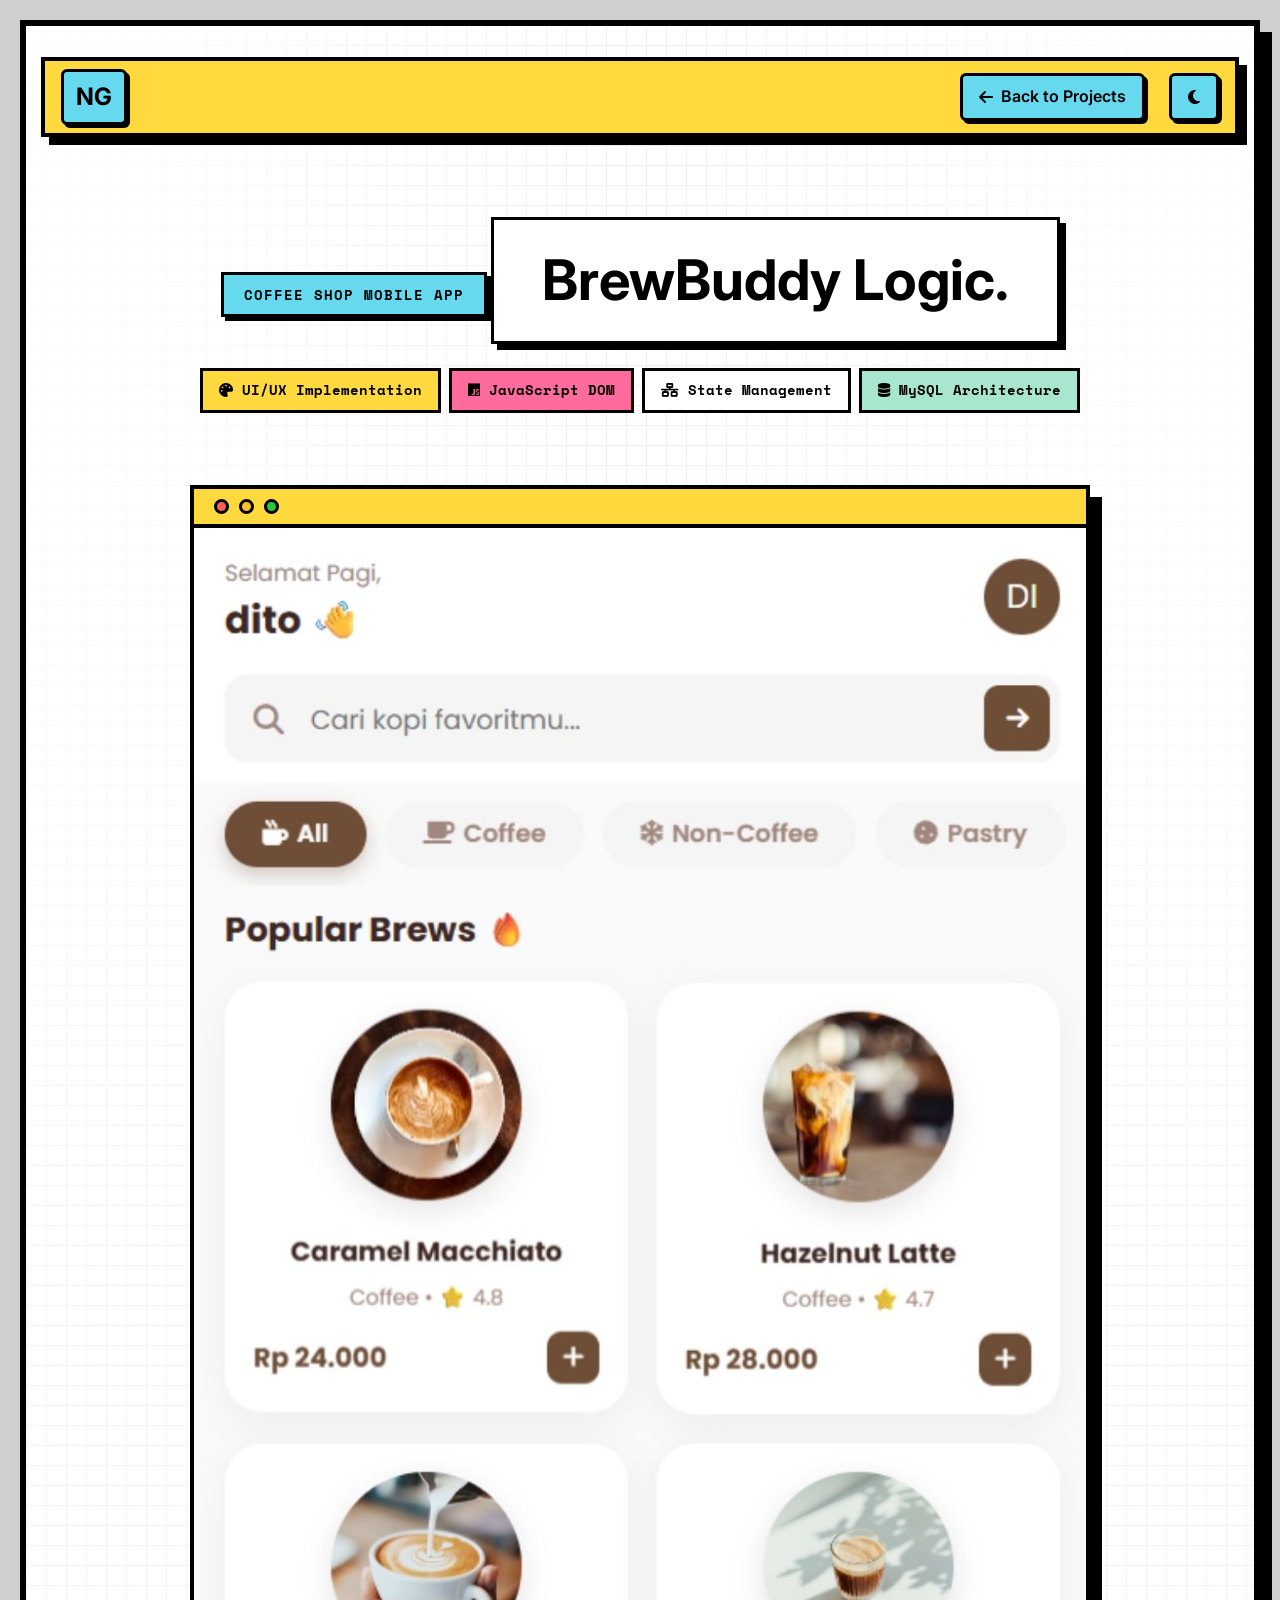
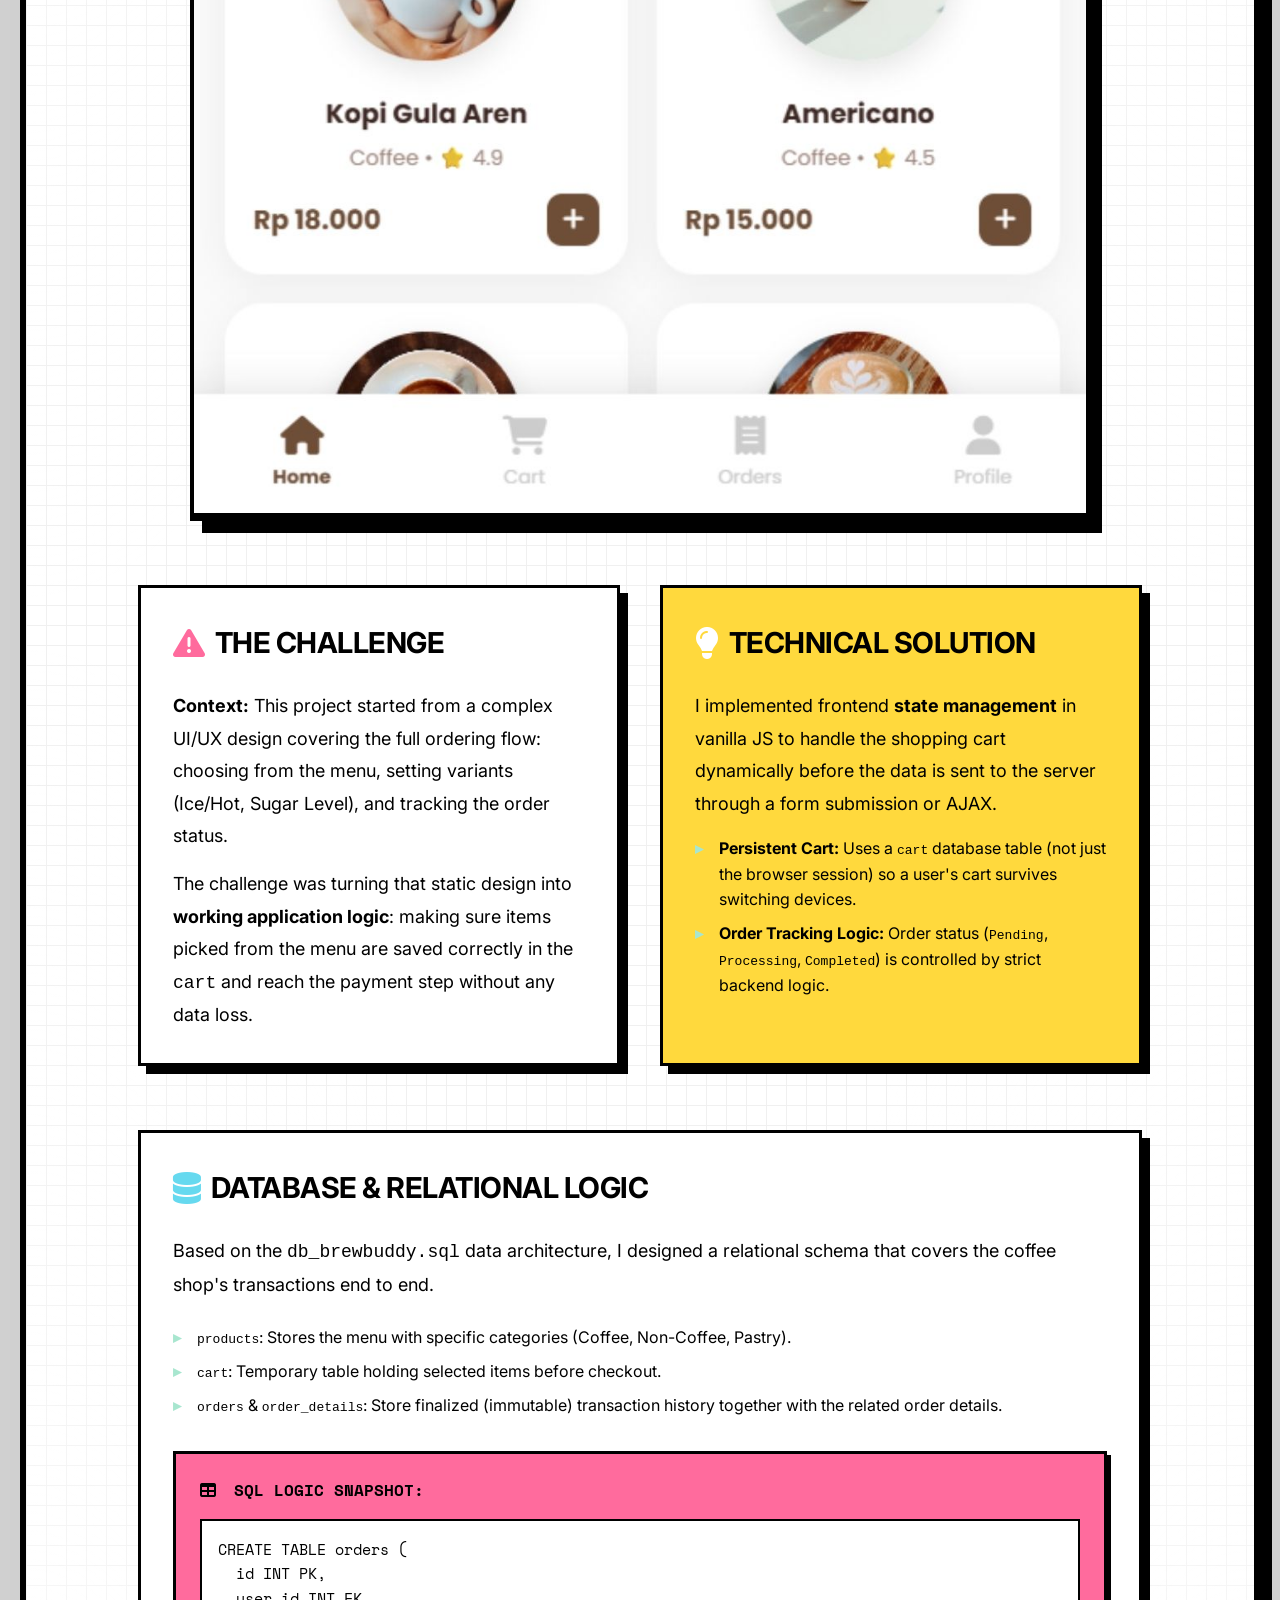
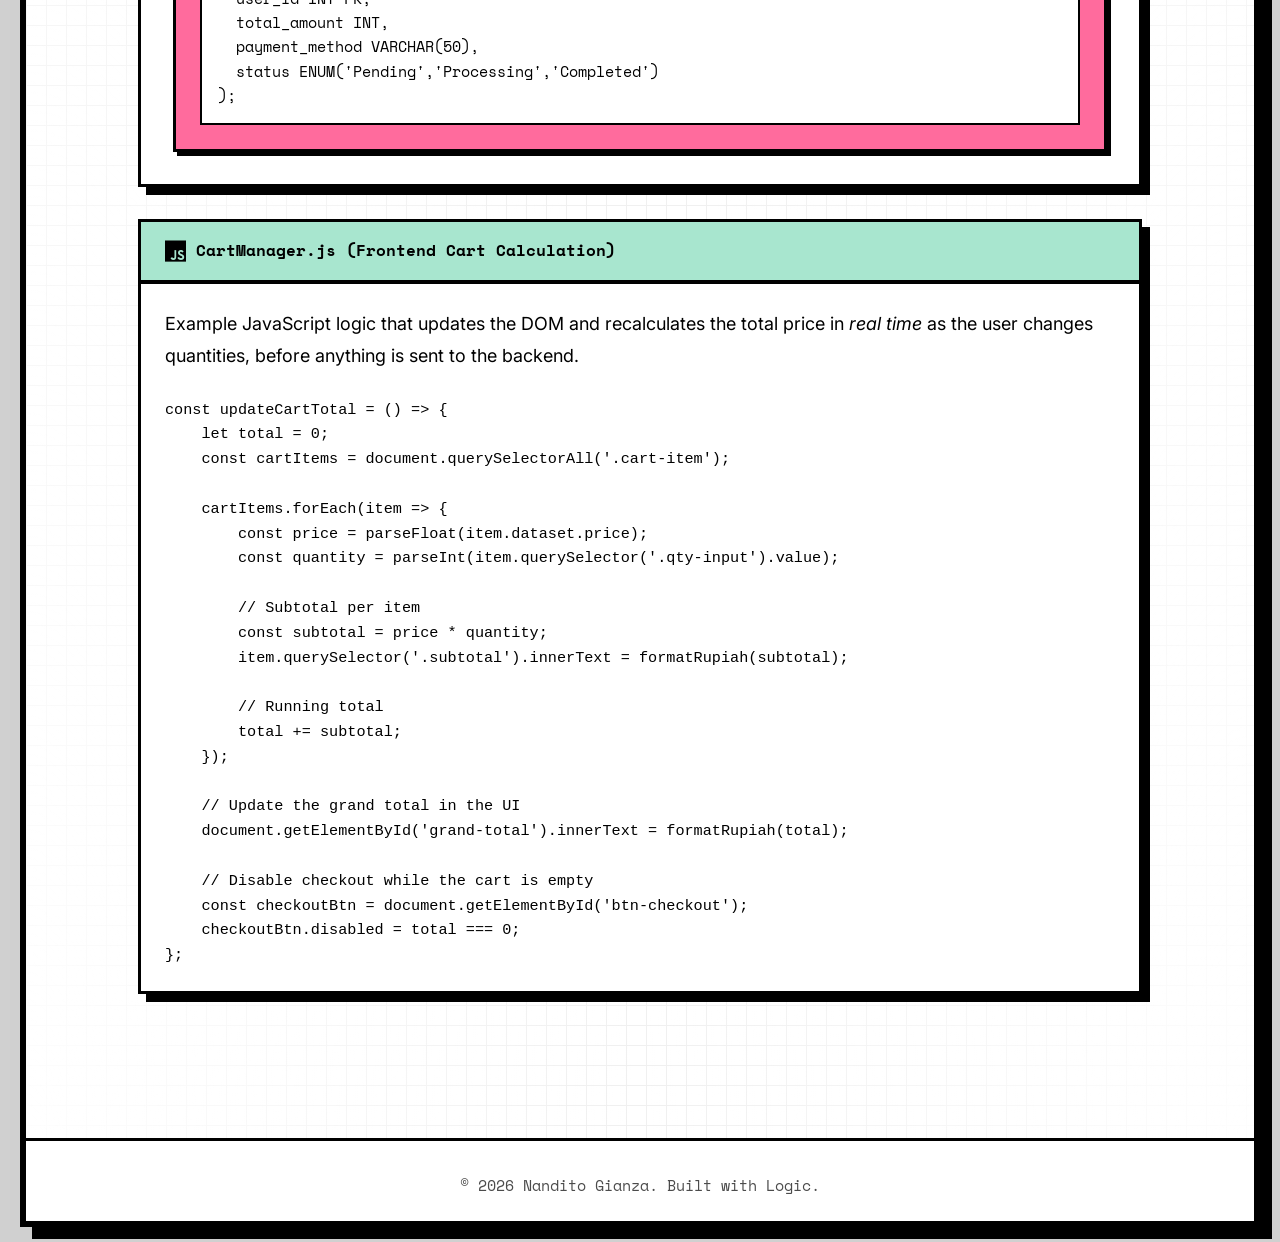
==== commit cf2eb3cc: "feat(portfolio): refresh UI, projects, and weather integration" ====
--- a/brewbuddy.html
+++ b/brewbuddy.html
@@ -1,15 +1,17 @@
 <!DOCTYPE html>
-<html lang="id">
+<html lang="en">
 <head>
     <meta charset="UTF-8">
     <meta name="viewport" content="width=device-width, initial-scale=1.0">
-    <title>BrewBuddy Logic - Detail Project | Nandito Gianza</title>
-    
-    <link rel="icon" type="image/png" href="images/icons/logo.png">
+    <title>BrewBuddy Logic | Detail Project | Nandito Gianza</title>
+    
+    <meta name="description" content="BrewBuddy project by Nandito Gianza, focused on a coffee shop ordering experience and cashier workflow.">
+    <link rel="canonical" href="https://gianagni.my.id/brewbuddy.html">
+    <link rel="icon" type="image/svg+xml" href="favicon.svg">
     
     <link rel="stylesheet" href="neo-styles.css"> 
     
-    <link href="https://fonts.googleapis.com/css2?family=Space+Grotesk:wght@400;600;700&family=Space+Mono:wght@400;700&family=Caveat:wght@400;700&display=swap" rel="stylesheet">
+    <link href="https://fonts.googleapis.com/css2?family=Inter:wght@400;500;600;700;800&family=Space+Mono:wght@400;700&family=Caveat:wght@400;700&display=swap" rel="stylesheet">
     <link rel="stylesheet" href="https://cdnjs.cloudflare.com/ajax/libs/font-awesome/6.4.0/css/all.min.css">
     
     <style>
@@ -21,7 +23,7 @@
 
         .category-badge {
             display: inline-block;
-            background: var(--cyan); /* Warna Cyan untuk UI/UX App */
+            background: var(--cyan); /* Cyan for the UI/UX app */
             color: var(--text);
             border: 3px solid var(--border);
             padding: 8px 20px;
@@ -101,7 +103,7 @@
         }
 
         .code-header {
-            background: var(--accent); /* Warna accent untuk box code */
+            background: var(--accent); /* Accent color for the code box */
             padding: 1rem 1.5rem;
             border-bottom: 4px solid var(--border);
             font-family: 'Space Mono', monospace;
@@ -220,21 +222,21 @@
                 <div class="card fade-in">
                     <h3 class="analysis-title"><i class="fas fa-exclamation-triangle" style="color: var(--pink);"></i> The Challenge</h3>
                     <p class="text">
-                        <strong>Context:</strong> Proyek ini berawal dari desain UI/UX yang kompleks yang mencakup alur pemesanan lengkap: dari memilih menu, mengatur varian (Ice/Hot, Sugar Level), hingga pelacakan status pesanan.
+                        <strong>Context:</strong> This project started from a complex UI/UX design covering the full ordering flow: choosing from the menu, setting variants (Ice/Hot, Sugar Level), and tracking the order status.
                     </p>
                     <p class="text">
-                        Tantangannya adalah menerjemahkan desain statis tersebut menjadi <strong>logika aplikasi yang fungsional</strong>. Bagaimana memastikan item yang dipilih di menu tersimpan dengan benar di keranjang (<code>cart</code>) dan terhubung ke sistem pembayaran tanpa *data loss*.
+                        The challenge was turning that static design into <strong>working application logic</strong>: making sure items picked from the menu are saved correctly in the <code>cart</code> and reach the payment step without any data loss.
                     </p>
                 </div>
 
                 <div class="card highlight-box fade-in" style="background: var(--yellow);">
                     <h3 class="analysis-title"><i class="fas fa-lightbulb" style="color: var(--bg);"></i> Technical Solution</h3>
                     <p class="text">
-                        Saya menerapkan logika <strong>State Management</strong> di sisi frontend menggunakan Vanilla JS untuk menangani keranjang belanja secara dinamis sebelum data dikirim ke server via *form submission* atau AJAX.
+                        I implemented frontend <strong>state management</strong> in vanilla JS to handle the shopping cart dynamically before the data is sent to the server through a form submission or AJAX.
                     </p>
                     <ul class="job-list" style="margin-top: 1rem;">
-                        <li><strong>Persistent Cart:</strong> Menggunakan tabel database <code>cart</code> (bukan hanya session browser) agar keranjang user tidak hilang saat berganti perangkat.</li>
-                        <li><strong>Order Tracking Logic:</strong> Status pesanan (<code>Pending</code> -> <code>Processing</code> -> <code>Completed</code>) diatur melalui logika <em>backend</em> yang ketat.</li>
+                        <li><strong>Persistent Cart:</strong> Uses a <code>cart</code> database table (not just the browser session) so a user's cart survives switching devices.</li>
+                        <li><strong>Order Tracking Logic:</strong> Order status (<code>Pending</code>, <code>Processing</code>, <code>Completed</code>) is controlled by strict backend logic.</li>
                     </ul>
                 </div>
             </div>
@@ -243,13 +245,13 @@
                 <div class="card fade-in" style="grid-column: 1 / -1;">
                     <h3 class="analysis-title"><i class="fas fa-database" style="color: var(--cyan);"></i> Database & Relational Logic</h3>
                     <p class="text">
-                        Berdasarkan arsitektur data <code>db_brewbuddy.sql</code>, saya merancang skema relasional yang efisien untuk menangani transaksi kedai kopi secara komprehensif.
+                        Based on the <code>db_brewbuddy.sql</code> data architecture, I designed a relational schema that covers the coffee shop's transactions end to end.
                     </p>
                     
                     <ul class="job-list" style="margin: 1.5rem 0 2rem 0;">
-                        <li><code>products</code>: Menyimpan menu dengan kategori spesifik (Coffee, Non-Coffee, Pastry).</li>
-                        <li><code>cart</code>: Tabel sementara untuk menampung item yang dipilih sebelum masuk ke proses checkout.</li>
-                        <li><code>orders</code> & <code>order_details</code>: Menyimpan riwayat transaksi yang sudah final (immutable) beserta relasi detail pesanannya.</li>
+                        <li><code>products</code>: Stores the menu with specific categories (Coffee, Non-Coffee, Pastry).</li>
+                        <li><code>cart</code>: Temporary table holding selected items before checkout.</li>
+                        <li><code>orders</code> & <code>order_details</code>: Store finalized (immutable) transaction history together with the related order details.</li>
                     </ul>
                     
                     <div style="background: var(--pink); padding: 1.5rem; border: 3px solid var(--border); box-shadow: 4px 4px 0 var(--border);">
@@ -272,7 +274,7 @@
                     <i class="fab fa-js" style="font-size: 1.5rem;"></i> CartManager.js (Frontend Cart Calculation)
                 </div>
                 <div class="code-body">
-                    <p class="text" style="margin-bottom: 1.5rem; font-family: 'Space Grotesk', sans-serif;">Contoh logika JavaScript untuk memanipulasi DOM dan menghitung total harga secara <em>real-time</em> saat user menambah kuantitas pesanan, sebelum dikirim ke backend.</p>
+                    <p class="text" style="margin-bottom: 1.5rem; font-family: 'Inter', sans-serif;">Example JavaScript logic that updates the DOM and recalculates the total price in <em>real time</em> as the user changes quantities, before anything is sent to the backend.</p>
 <pre><code>const updateCartTotal = () => {
     let total = 0;
     const cartItems = document.querySelectorAll('.cart-item');
@@ -281,18 +283,18 @@
         const price = parseFloat(item.dataset.price);
         const quantity = parseInt(item.querySelector('.qty-input').value);
         
-        // Kalkulasi Subtotal per Item
+        // Subtotal per item
         const subtotal = price * quantity;
         item.querySelector('.subtotal').innerText = formatRupiah(subtotal);
         
-        // Akumulasi Total
+        // Running total
         total += subtotal;
     });
 
-    // Update UI Total Pembayaran
+    // Update the grand total in the UI
     document.getElementById('grand-total').innerText = formatRupiah(total);
     
-    // Enable/Disable tombol Checkout agar tidak bisa submit kosong
+    // Disable checkout while the cart is empty
     const checkoutBtn = document.getElementById('btn-checkout');
     checkoutBtn.disabled = total === 0;
 };</code></pre>
@@ -312,7 +314,7 @@
     </div> 
 
     <script>
-        // Start di atas saat direfresh
+        // Start at the top on reload
         if ('scrollRestoration' in history) {
             history.scrollRestoration = 'manual';
         }
@@ -322,9 +324,7 @@
         window.addEventListener('load', () => {
             const loader = document.querySelector('.loader-overlay');
             if(loader) {
-                setTimeout(() => {
-                    loader.classList.add('hidden');
-                }, 1200); 
+                loader.classList.add('hidden');
             }
         });
 
@@ -333,7 +333,8 @@
         const body = document.body;
         const icon = themeToggle ? themeToggle.querySelector('i') : null;
 
-        const currentTheme = localStorage.getItem('theme') || 'light';
+        let currentTheme = 'light';
+        try { currentTheme = localStorage.getItem('theme') || 'light'; } catch (_) { /* Storage unavailable on some local pages. */ }
         body.setAttribute('data-theme', currentTheme);
         if(icon) updateIcon(currentTheme);
 
@@ -343,7 +344,7 @@
                 const newTheme = theme === 'light' ? 'dark' : 'light';
 
                 body.setAttribute('data-theme', newTheme);
-                localStorage.setItem('theme', newTheme);
+                try { localStorage.setItem('theme', newTheme); } catch (_) { /* Session-only preference. */ }
                 updateIcon(newTheme);
             });
         }
@@ -359,7 +360,7 @@
             }
         }
 
-        // Efek fade-in pas di-scroll
+        // Fade-in effect on scroll
         const observerOptions = {
             threshold: 0.1,
             rootMargin: '0px 0px -50px 0px'
--- a/neo-styles.css
+++ b/neo-styles.css
@@ -74,7 +74,7 @@
 .loader-letter {
   font-size: 6rem;
   font-weight: 700;
-  font-family: 'Space Grotesk', sans-serif;
+  font-family: 'Inter', sans-serif;
   background: var(--white);
   border: 6px solid var(--border);
   box-shadow: 12px 12px 0 var(--border);
@@ -412,7 +412,7 @@
 }
 
 body {
-  font-family: 'Space Grotesk', sans-serif;
+  font-family: 'Inter', sans-serif;
   background: #d0d0d0;
   color: var(--text);
   line-height: 1.6;
@@ -454,7 +454,7 @@
   position: relative;
 }
 
-/* Custom Scrollbar - Brutalism Style */
+/* Custom scrollbar: brutalist style */
 body::-webkit-scrollbar {
   width: 16px;
   background: #d0d0d0;
@@ -509,7 +509,8 @@
 }
 
 .section, .timeline-item, .skill-box {
-  opacity: 0;
+  /* Content remains readable when JavaScript fails or is disabled. */
+  opacity: 1;
   animation: none;
 }
 
@@ -802,6 +803,27 @@
   font-weight: 600;
   color: var(--cyan);
   margin: 0;
+}
+
+/* The greeting types normally. The cursor only appears while typing. */
+.hero-greeting.is-typing #hero-greeting-typed::after {
+  content: "";
+  display: inline-block;
+  height: 0.85em;
+  border-right: 2px solid currentColor;
+  margin-left: 2px;
+  vertical-align: -0.08em;
+  animation: hero-typing-cursor 0.7s step-end infinite;
+}
+
+@keyframes hero-typing-cursor {
+  50% { border-color: transparent; }
+}
+
+@media (prefers-reduced-motion: reduce) {
+  .hero-greeting.is-typing #hero-greeting-typed::after {
+    animation: none;
+  }
 }
 
 .hero-name {
@@ -1765,7 +1787,7 @@
 
 .btn {
   padding: 0.75rem 1.5rem;
-  font-family: 'Space Grotesk', sans-serif;
+  font-family: 'Inter', sans-serif;
   font-weight: 600;
   font-size: 1rem;
   text-decoration: none;
@@ -2061,7 +2083,7 @@
   border-radius: 0;
   box-shadow: 6px 6px 0 var(--border);
   padding: 0;
-  font-family: 'Space Grotesk', sans-serif;
+  font-family: 'Inter', sans-serif;
 }
 
 .leaflet-popup-content {
@@ -2166,7 +2188,7 @@
   font-weight: 700;
   font-size: 10px;
   white-space: nowrap;
-  font-family: 'Space Grotesk', sans-serif;
+  font-family: 'Inter', sans-serif;
   color: var(--text);
   text-transform: uppercase;
   letter-spacing: 0.5px;
@@ -2723,7 +2745,7 @@
   transition: all 0.3s ease;
 }
 
-/* Contact Section - Sticky Notes */
+/* Contact section: sticky notes */
 .contact-container-compact {
   max-width: 900px;
   margin: 0 auto;
@@ -3357,11 +3379,11 @@
 }
 
 /* ==========================================================================
-   📱 GLOBAL MOBILE RESPONSIVE FIXES (Semua Perangkat Mobile & Tablet)
+   GLOBAL MOBILE RESPONSIVE FIXES (all phones and tablets)
    ========================================================================== */
 
 @media (max-width: 768px) {
-  /* 1. Menyesuaikan Ukuran Font Judul agar tidak kebesaran di HP */
+  /* 1. Scale heading font sizes down on phones */
   .projects-title,
   .project-detail-header .section-title-center {
     font-size: 2rem !important;
@@ -3369,13 +3391,13 @@
     line-height: 1.3 !important;
   }
   
-  /* 2. Mengurangi jarak kosong bagian atas halaman */
+  /* 2. Reduce empty space at the top of the page */
   .projects-header,
   .project-detail-header {
     padding: 100px 15px 30px 15px !important;
   }
 
-  /* 3. Memaksa Grid menjadi 1 kolom penuh ke bawah (Stacking) */
+  /* 3. Force grids into a single stacked column */
   .projects-grid-modern,
   .analysis-grid,
   .grid-2 {
@@ -3383,7 +3405,7 @@
     gap: 1.5rem !important;
   }
 
-  /* 4. Menghemat ruang (padding) pada kotak/card */
+  /* 4. Tighter padding on cards */
   .project-card,
   .technical-box,
   .card {
@@ -3394,14 +3416,14 @@
     font-size: 1.4rem !important;
   }
 
-  /* 5. Menyesuaikan ukuran Banner Gambar */
+  /* 5. Resize banner images */
   .banner-wrapper {
     margin-bottom: 2rem !important;
     border-width: 3px !important;
     box-shadow: 6px 6px 0 var(--border) !important;
   }
 
-  /* 6. Mencegah Code Snippet membuat layar HP bisa di-scroll ke samping */
+  /* 6. Stop code snippets from causing horizontal scroll on phones */
   .code-body {
     padding: 1rem !important;
   }
@@ -3421,7 +3443,7 @@
     padding: 0.4rem 0.8rem !important;
   }
 
-  /* 8. Merapikan Navbar Menu untuk Layar Sempit */
+  /* 8. Tidy the navbar on narrow screens */
   .nav-brand {
     font-size: 1.2rem !important;
   }
@@ -3436,7 +3458,7 @@
   }
 }
 
-/* Penyesuaian Ekstra untuk Layar HP yang sangat kecil (Lebar max 480px) */
+/* Extra adjustments for very small phones (max width 480px) */
 @media (max-width: 480px) {
   .projects-title,
   .project-detail-header .section-title-center {
@@ -3457,180 +3479,35 @@
   }
 }
 
-/* ==========================================================================
-[DITANDAI/DIHAPUS DARI SINI UNTUK INDEX.HTML] 
-Bagian CSS untuk "Navbar LazyFire Logo" dan "Creator Showcase" (Fana Project)
-telah di-comment/dihapus agar file index.html kamu jauh lebih clean.
-
-KODE YANG ADA DI BAWAH INI ADALAH:
-- .nav-lazyfire beserta state :hover dan turunannya
-- .section-compact
-- .creator-showcase beserta turunan logonya (.creator-label, .creator-project, dll)
-- Pengaturan Dark Mode untuk bagian creator-project dan nav-lazyfire
-- Pengaturan Responsive (@media max-width: 768px) khusus untuk bagian creator ini
-
-Silakan hapus atau pindahkan blok kode di bawah ini ke file CSS khusus 
-jika masih dipakai di file HTML lain (misalnya halaman khusus projects.html).
-==========================================================================
-*/
-
-/* .nav-lazyfire {
-  display: flex;
-  align-items: center;
-  gap: 0.4rem;
-  padding: 0.35rem 0.75rem;
-  border: 3px solid var(--border);
-  background: var(--white);
-  box-shadow: 3px 3px 0 var(--border);
-  transition: all 0.2s ease;
-  text-decoration: none;
-}
-
-.nav-lazyfire:hover {
-  transform: translate(2px, 2px);
-  box-shadow: 1px 1px 0 var(--border);
-}
-
-.lazyfire-logo {
-  display: block;
-}
-
-.nav-lazyfire-text {
-  font-family: 'Caveat', cursive;
-  font-weight: 700;
-  font-size: 1.2rem;
-  color: var(--text);
-}
-
-
-.section-compact {
-  padding-top: 1rem;
-  padding-bottom: 1rem;
-}
-
-.creator-showcase {
-  text-align: center;
-  padding: 1rem;
-}
-
-.creator-label {
-  font-family: 'Caveat', cursive;
-  font-size: 1.8rem;
-  color: var(--text);
-  margin-bottom: 1rem;
-  opacity: 0.8;
-}
-
-.creator-project {
-  display: inline-flex;
-  align-items: center;
-  gap: 1rem;
-  padding: 1rem 2rem;
-  background: var(--yellow);
-  border: 4px solid var(--border);
-  box-shadow: 6px 6px 0 var(--border);
-  text-decoration: none;
-  transition: all 0.2s ease;
-  margin-bottom: 1rem;
-}
-
-.creator-project:hover {
-  transform: translate(3px, 3px);
-  box-shadow: 3px 3px 0 var(--border);
-}
-
-.creator-logo {
-  display: block;
-}
-
-.creator-name {
-  font-size: 2.5rem;
-  font-weight: 700;
-  color: var(--text);
-  letter-spacing: -1px;
-}
-
-.creator-tagline {
-  font-size: 1.1rem;
-  color: var(--text);
-  margin-bottom: 1.5rem;
-  opacity: 0.8;
-}
-
-.creator-github {
-  display: inline-flex;
-  align-items: center;
-  gap: 0.5rem;
-  padding: 0.6rem 1.2rem;
-  background: var(--white);
-  border: 3px solid var(--border);
-  box-shadow: 4px 4px 0 var(--border);
-  font-weight: 600;
-  font-size: 0.95rem;
-  text-decoration: none;
-  color: var(--text);
-  transition: all 0.2s ease;
-}
-
-.creator-github:hover {
-  transform: translate(2px, 2px);
-  box-shadow: 2px 2px 0 var(--border);
-}
-
-
-body[data-theme="dark"] .creator-project {
-  background: #3a3a3a;
-}
-
-body[data-theme="dark"] .nav-lazyfire {
-  background: #3a3a3a;
-}
-
-
-@media (max-width: 768px) {
-  .nav-lazyfire {
-    display: none;
-  }
-
-  .creator-showcase {
-    padding: 0.5rem;
-  }
-
-  .creator-label {
-    font-size: 1.4rem;
-    margin-bottom: 0.75rem;
-  }
-
-  .creator-project {
-    flex-direction: column;
-    gap: 0.5rem;
-    padding: 0.75rem 1.25rem;
-    box-shadow: 4px 4px 0 var(--border);
-  }
-
-  .creator-name {
-    font-size: 1.5rem;
-  }
-
-  .creator-logo {
-    width: 50px;
-    height: 50px;
-  }
-
-  .creator-tagline {
-    font-size: 0.95rem;
-    margin-bottom: 1rem;
-  }
-
-  .creator-github {
-    padding: 0.5rem 1rem;
-    font-size: 0.85rem;
-    box-shadow: 3px 3px 0 var(--border);
-  }
-
-  .section-compact {
-    padding-top: 0.5rem;
-    padding-bottom: 0.5rem;
-  }
-}
-*/+/* =========================================================
+   Overflow fixes (portfolio upgrade)
+   Long inline code / words could push grid cards past the
+   screen edge on phones; the card content was clipped.
+   ========================================================= */
+.analysis-grid > *,
+.projects-grid-modern > * {
+  min-width: 0;
+}
+
+.text code,
+.job-list code,
+.project-desc code {
+  overflow-wrap: anywhere;
+}
+
+@media (max-width: 480px) {
+  .projects-header .section-title-center,
+  .project-detail-header .section-title-center {
+    font-size: 1.6rem !important;
+    padding: 0.75rem 1.25rem !important;
+    max-width: 100%;
+    overflow-wrap: anywhere;
+  }
+}
+
+/* Detail pages: the banner was centered (margin: auto) but the content
+   container below it was left-aligned. Center it to match. */
+.project-detail-header ~ .container {
+  margin-left: auto;
+  margin-right: auto;
+}
